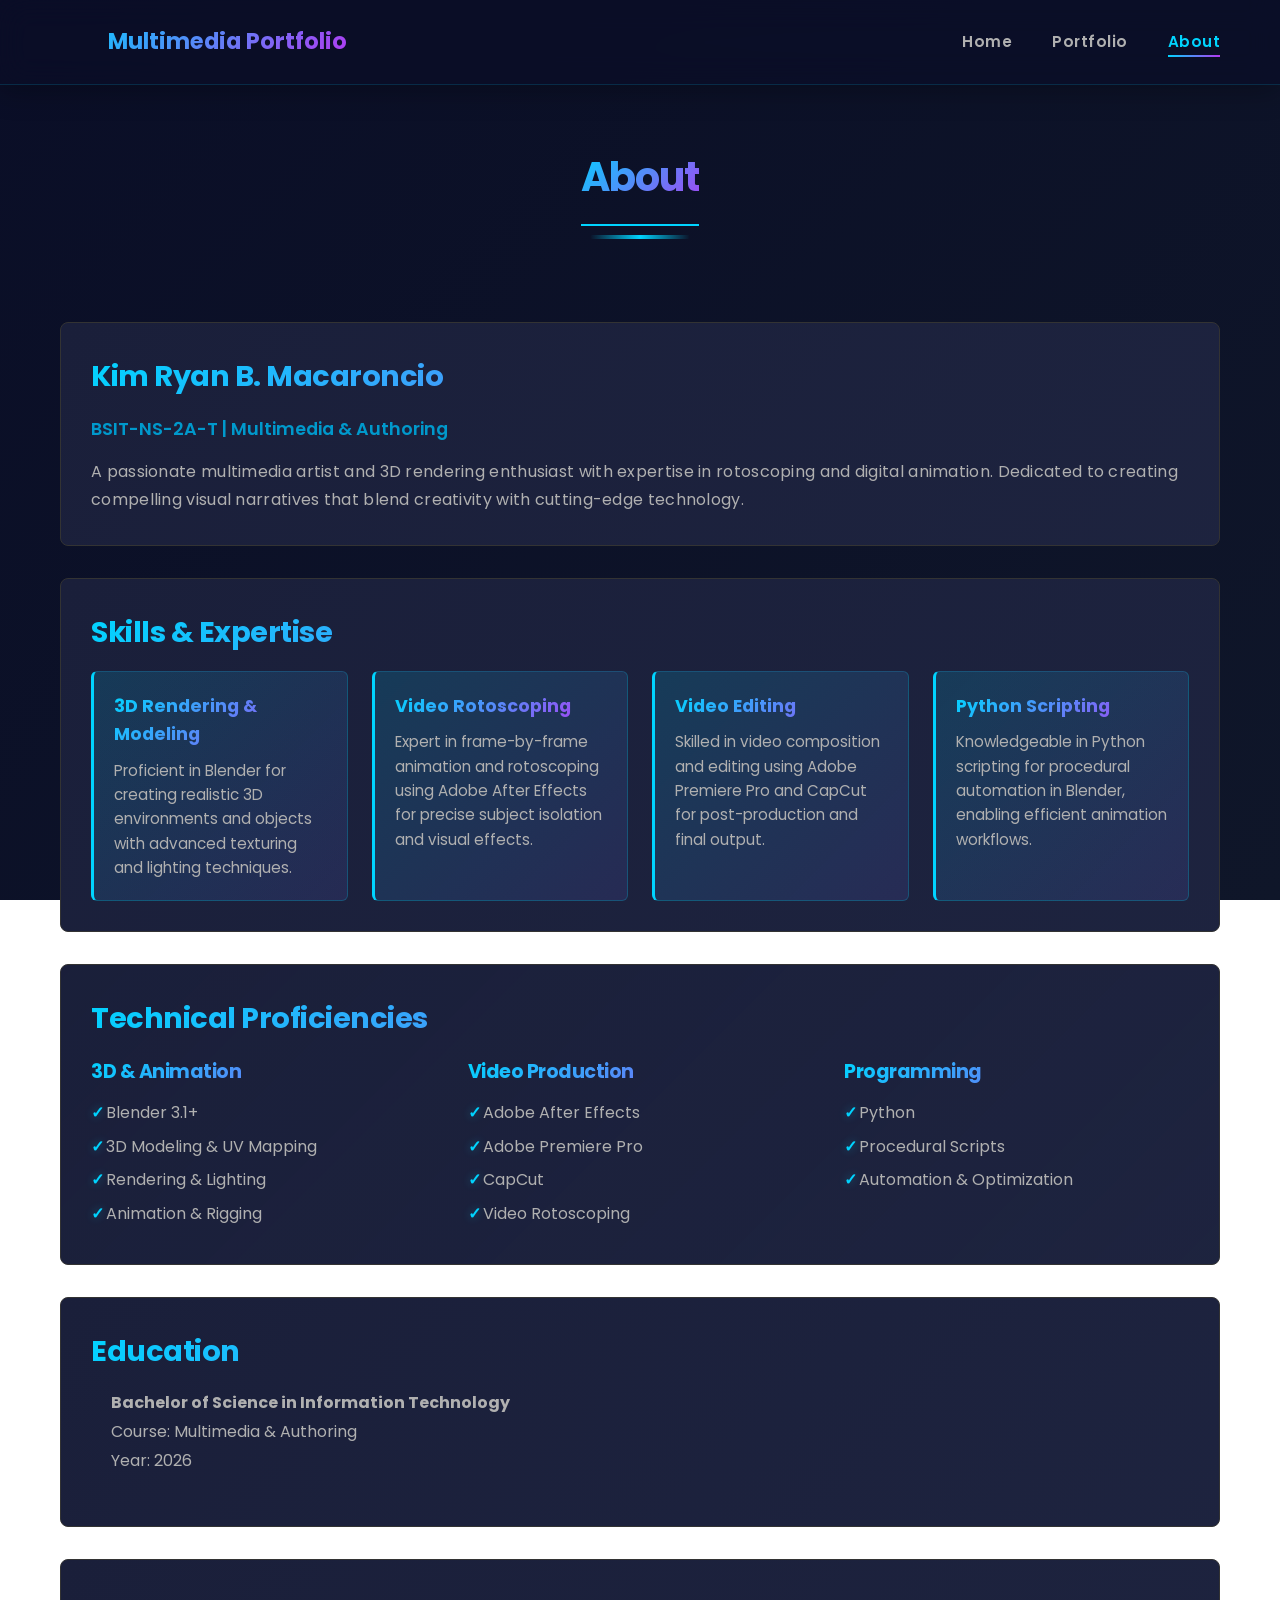
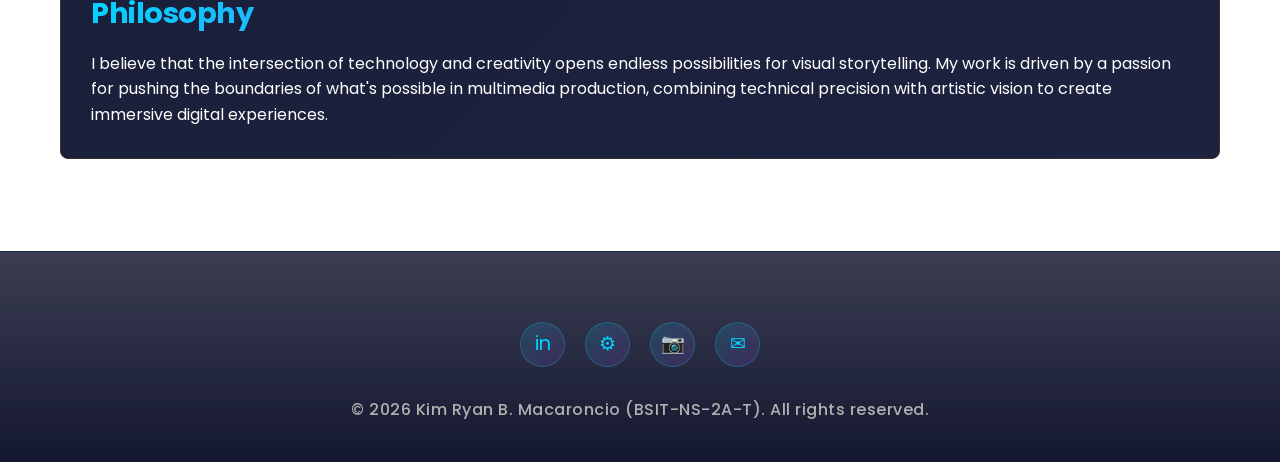
==== about.html @ 065935b6 "Initial commit: Multimedia & Authoring portfolio website" ====
<!DOCTYPE html>
<html lang="en">
<head>
    <meta charset="UTF-8">
    <meta name="viewport" content="width=device-width, initial-scale=1.0">
    <title>About - Multimedia & Authoring</title>
    <link rel="preconnect" href="https://fonts.googleapis.com">
    <link rel="preconnect" href="https://fonts.gstatic.com" crossorigin>
    <link href="https://fonts.googleapis.com/css2?family=Poppins:wght@300;400;500;600;700;800&display=swap" rel="stylesheet">
    <link rel="stylesheet" href="css/styles.css">
</head>
<body>
    <!-- Floating Animated Shapes -->
    <div class="floating-shape shape-1"></div>
    <div class="floating-shape shape-2"></div>
    <div class="floating-shape shape-3"></div>

    <!-- Navigation -->
    <nav class="navbar">
        <div class="container">
            <div class="nav-brand">
                <span class="logo-icon">📺</span>
                <span class="brand-text">Multimedia Portfolio</span>
            </div>
            <ul class="nav-menu">
                <li><a href="index.html">Home</a></li>
                <li><a href="portfolio.html">Portfolio</a></li>
                <li><a href="about.html" class="active">About</a></li>
            </ul>
        </div>
    </nav>

    <!-- About Section -->
    <section class="about-section">
        <div class="container">
            <h1 class="section-title">About</h1>
            
            <div class="about-content">
                <div class="about-card">
                    <h2>Kim Ryan B. Macaroncio</h2>
                    <p class="about-subtitle">BSIT-NS-2A-T | Multimedia & Authoring</p>
                    <p class="about-description">
                        A passionate multimedia artist and 3D rendering enthusiast with expertise in rotoscoping and digital animation. 
                        Dedicated to creating compelling visual narratives that blend creativity with cutting-edge technology.
                    </p>
                </div>

                <div class="about-card">
                    <h2>Skills & Expertise</h2>
                    <div class="skills-grid">
                        <div class="skill-item">
                            <h3>3D Rendering & Modeling</h3>
                            <p>Proficient in Blender for creating realistic 3D environments and objects with advanced texturing and lighting techniques.</p>
                        </div>
                        <div class="skill-item">
                            <h3>Video Rotoscoping</h3>
                            <p>Expert in frame-by-frame animation and rotoscoping using Adobe After Effects for precise subject isolation and visual effects.</p>
                        </div>
                        <div class="skill-item">
                            <h3>Video Editing</h3>
                            <p>Skilled in video composition and editing using Adobe Premiere Pro and CapCut for post-production and final output.</p>
                        </div>
                        <div class="skill-item">
                            <h3>Python Scripting</h3>
                            <p>Knowledgeable in Python scripting for procedural automation in Blender, enabling efficient animation workflows.</p>
                        </div>
                    </div>
                </div>

                <div class="about-card">
                    <h2>Technical Proficiencies</h2>
                    <div class="tech-list">
                        <div class="tech-category">
                            <h3>3D & Animation</h3>
                            <ul>
                                <li>Blender 3.1+</li>
                                <li>3D Modeling & UV Mapping</li>
                                <li>Rendering & Lighting</li>
                                <li>Animation & Rigging</li>
                            </ul>
                        </div>
                        <div class="tech-category">
                            <h3>Video Production</h3>
                            <ul>
                                <li>Adobe After Effects</li>
                                <li>Adobe Premiere Pro</li>
                                <li>CapCut</li>
                                <li>Video Rotoscoping</li>
                            </ul>
                        </div>
                        <div class="tech-category">
                            <h3>Programming</h3>
                            <ul>
                                <li>Python</li>
                                <li>Procedural Scripts</li>
                                <li>Automation & Optimization</li>
                            </ul>
                        </div>
                    </div>
                </div>

                <div class="about-card">
                    <h2>Education</h2>
                    <ul class="education-list">
                        <li>
                            <strong>Bachelor of Science in Information Technology</strong><br>
                            Course: Multimedia & Authoring<br>
                            Year: 2026
                        </li>
                    </ul>
                </div>

                <div class="about-card">
                    <h2>Philosophy</h2>
                    <p>
                        I believe that the intersection of technology and creativity opens endless possibilities for visual storytelling. 
                        My work is driven by a passion for pushing the boundaries of what's possible in multimedia production, 
                        combining technical precision with artistic vision to create immersive digital experiences.
                    </p>
                </div>
            </div>
        </div>
    </section>

    <!-- Back to Top Button -->
    <button id="back-to-top" title="Back to top">↑</button>

    <!-- Footer -->
    <footer class="footer">
        <div class="container">
            <div class="social-links">
                <a href="https://linkedin.com" class="social-link" title="LinkedIn" target="_blank">in</a>
                <a href="https://github.com" class="social-link" title="GitHub" target="_blank">⚙</a>
                <a href="https://instagram.com" class="social-link" title="Instagram" target="_blank">📷</a>
                <a href="mailto:contact@example.com" class="social-link" title="Email">✉</a>
            </div>
            <p>&copy; 2026 Kim Ryan B. Macaroncio (BSIT-NS-2A-T). All rights reserved.</p>
        </div>
    </footer>

    <script src="js/main.js"></script>
</body>
</html>
---- css/styles.css ----
/* ===========================
   Global Styles & Variables
   =========================== */

@import url('https://fonts.googleapis.com/css2?family=Poppins:wght@300;400;500;600;700;800&display=swap');

:root {
    --primary-color: #00d4ff;
    --primary-light: #0ff;
    --secondary-color: #0099cc;
    --accent-pink: #ff006e;
    --accent-purple: #b537f2;
    --dark-bg: #0a0e27;
    --dark-bg-alt: #0f1629;
    --card-bg: #1a1f3a;
    --card-bg-light: #252d4a;
    --text-primary: #ffffff;
    --text-secondary: #b0b0b0;
    --border-color: #333;
    --glow-color: rgba(0, 212, 255, 0.5);
}

* {
    margin: 0;
    padding: 0;
    box-sizing: border-box;
}

body {
    font-family: 'Poppins', sans-serif;
    background: linear-gradient(135deg, var(--dark-bg) 0%, var(--dark-bg-alt) 100%);
    background-attachment: fixed;
    color: var(--text-primary);
    line-height: 1.6;
    animation: fadeIn 0.8s ease-out;
    cursor: url('data:image/svg+xml;utf8,<svg xmlns="http://www.w3.org/2000/svg" width="32" height="32" viewBox="0 0 32 32"><circle cx="16" cy="16" r="6" fill="%2300d4ff" opacity="0.6"/><circle cx="16" cy="16" r="10" fill="none" stroke="%2300d4ff" stroke-width="1" opacity="0.3"/></svg>') 16 16, auto;
    position: relative;
}

/* Custom Scrollbar */
::-webkit-scrollbar {
    width: 12px;
}

::-webkit-scrollbar-track {
    background: rgba(10, 14, 39, 0.5);
}

::-webkit-scrollbar-thumb {
    background: linear-gradient(180deg, var(--primary-color), var(--accent-purple));
    border-radius: 6px;
    transition: all 0.3s ease;
}

::-webkit-scrollbar-thumb:hover {
    background: linear-gradient(180deg, var(--accent-purple), var(--primary-color));
    box-shadow: 0 0 15px rgba(0, 212, 255, 0.4);
}

/* Firefox Scrollbar */
* {
    scrollbar-color: var(--primary-color) rgba(10, 14, 39, 0.5);
    scrollbar-width: thin;
}

@keyframes fadeIn {
    from {
        opacity: 0;
    }
    to {
        opacity: 1;
    }
}

@keyframes slideInUp {
    from {
        opacity: 0;
        transform: translateY(30px);
    }
    to {
        opacity: 1;
        transform: translateY(0);
    }
}

@keyframes slideInDown {
    from {
        opacity: 0;
        transform: translateY(-30px);
    }
    to {
        opacity: 1;
        transform: translateY(0);
    }
}

@keyframes glow {
    0%, 100% {
        text-shadow: 0 0 20px rgba(0, 212, 255, 0.4);
    }
    50% {
        text-shadow: 0 0 40px rgba(0, 212, 255, 0.6);
    }
}

@keyframes shimmer {
    0% {
        background-position: -1000px 0;
    }
    100% {
        background-position: 1000px 0;
    }
}

@keyframes float {
    0%, 100% {
        transform: translateY(0px) rotateZ(0deg);
    }
    50% {
        transform: translateY(-20px) rotateZ(5deg);
    }
}

@keyframes float-slow {
    0%, 100% {
        transform: translateY(0px) rotateZ(0deg);
    }
    50% {
        transform: translateY(-30px) rotateZ(-5deg);
    }
}

@keyframes float-slower {
    0%, 100% {
        transform: translateY(0px) rotateZ(0deg);
    }
    50% {
        transform: translateY(-15px) rotateZ(3deg);
    }
}

@keyframes textReveal {
    from {
        opacity: 0;
        transform: translateY(10px);
    }
    to {
        opacity: 1;
        transform: translateY(0);
    }
}

@keyframes pulse {
    0%, 100% {
        opacity: 1;
    }
    50% {
        opacity: 0.5;
    }
}

@keyframes gradientFloat {
    0%, 100% {
        opacity: 0.6;
        transform: translate(0, 0) scale(1);
    }
    50% {
        opacity: 0.4;
        transform: translate(-30px, -30px) scale(1.1);
    }
}

@keyframes slideInUp {
    from {
        opacity: 0;
        transform: translateY(30px);
    }
    to {
        opacity: 1;
        transform: translateY(0);
    }
}

@keyframes buttonGlow {
    0%, 100% {
        box-shadow: 0 0 10px rgba(0, 212, 255, 0.4), 0 0 20px rgba(0, 212, 255, 0.2);
    }
    50% {
        box-shadow: 0 0 20px rgba(0, 212, 255, 0.8), 0 0 40px rgba(0, 212, 255, 0.4), inset 0 0 10px rgba(0, 212, 255, 0.2);
    }
}

@keyframes underlineReveal {
    from {
        transform: scaleX(0);
        transform-origin: left center;
    }
    to {
        transform: scaleX(1);
        transform-origin: left center;
    }
}

@keyframes slideInFromRight {
    from {
        opacity: 0;
        transform: translateX(50px);
    }
    to {
        opacity: 1;
        transform: translateX(0);
    }
}

@keyframes dividerReveal {
    from {
        width: 0;
        opacity: 0;
    }
    to {
        width: 100%;
        opacity: 1;
    }
}

@keyframes expandWidth {
    from {
        width: 0;
    }
    to {
        width: 100%;
    }
}

.container {
    max-width: 1200px;
    margin: 0 auto;
    padding: 0 20px;
}

html {
    scroll-behavior: smooth;
}

/* Progress Bar */
#progress-bar {
    position: fixed;
    top: 0;
    left: 0;
    height: 3px;
    background: linear-gradient(90deg, var(--primary-color), var(--accent-purple));
    z-index: 2000;
    animation: expandWidth 0.6s ease;
    box-shadow: 0 0 15px rgba(0, 212, 255, 0.5);
}

/* Floating Background Shapes */
.floating-shape {
    position: fixed;
    border-radius: 50%;
    opacity: 0;
    z-index: -1;
    pointer-events: none;
}

.shape-1 {
    width: 400px;
    height: 400px;
    background: var(--primary-color);
    top: 10%;
    right: 5%;
    animation: float 20s ease-in-out infinite;
}

.shape-2 {
    width: 300px;
    height: 300px;
    background: var(--accent-purple);
    bottom: 15%;
    left: 5%;
    animation: float-slow 25s ease-in-out infinite;
}

.shape-3 {
    width: 250px;
    height: 250px;
    background: var(--accent-pink);
    top: 50%;
    left: 50%;
    transform: translate(-50%, -50%);
    animation: float-slower 30s ease-in-out infinite;
}

/* ===========================
   Navigation
   =========================== */

.navbar {
    background: rgba(10, 14, 39, 0.7);
    backdrop-filter: blur(15px);
    border-bottom: 1px solid rgba(0, 212, 255, 0.15);
    position: sticky;
    top: 0;
    z-index: 1000;
    box-shadow: 0 5px 30px rgba(0, 0, 0, 0.3);
    animation: slideInDown 0.6s ease-out;
}

.navbar .container {
    display: flex;
    justify-content: space-between;
    align-items: center;
    padding: 1.2rem 20px;
}

.nav-brand {
    display: flex;
    align-items: center;
    gap: 12px;
    font-size: 1.4rem;
    font-weight: 700;
    background: linear-gradient(135deg, var(--primary-color), var(--accent-purple));
    -webkit-background-clip: text;
    -webkit-text-fill-color: transparent;
    background-clip: text;
    cursor: pointer;
    transition: transform 0.3s ease;
}

.nav-brand:hover {
    transform: scale(1.05);
}

.logo-icon {
    font-size: 1.8rem;
    filter: drop-shadow(0 0 8px rgba(0, 212, 255, 0.4));
}

.nav-menu {
    display: flex;
    list-style: none;
    gap: 2.5rem;
}

.nav-menu a {
    color: var(--text-secondary);
    text-decoration: none;
    font-weight: 600;
    font-size: 0.95rem;
    position: relative;
    transition: all 0.3s ease;
    letter-spacing: 0.5px;
}

.nav-menu a::before {
    content: '';
    position: absolute;
    bottom: -5px;
    left: 0;
    width: 0;
    height: 2px;
    background: linear-gradient(90deg, var(--primary-color), var(--accent-purple));
    transition: width 0.3s ease;
}

.nav-menu a:hover {
    color: var(--primary-color);
}

.nav-menu a:hover::before {
    width: 100%;
}

.nav-menu a.active,
.nav-menu a.active::before {
    color: var(--primary-color);
    width: 100%;
}

/* ===========================
   Hero Section
   =========================== */

.hero {
    padding: 120px 0;
    text-align: center;
    background: linear-gradient(135deg, rgba(10, 14, 39, 0.8) 0%, rgba(26, 31, 58, 0.6) 50%, rgba(10, 14, 39, 0.8) 100%), 
                url('data:image/svg+xml,<svg xmlns="http://www.w3.org/2000/svg" viewBox="0 0 1200 600"><defs><pattern id="grid" width="40" height="40" patternUnits="userSpaceOnUse"><path d="M 40 0 L 0 0 0 40" fill="none" stroke="rgba(0,212,255,0.03)" stroke-width="1"/></pattern></defs><rect width="1200" height="600" fill="url(%23grid)"/></svg>');
    border-bottom: 1px solid rgba(0, 212, 255, 0.1);
    position: relative;
    overflow: hidden;
    animation: slideInUp 0.8s ease-out;
}

.hero::after {
    content: '';
    position: absolute;
    bottom: -2px;
    left: 50%;
    transform: translateX(-50%);
    width: 80%;
    height: 1px;
    background: linear-gradient(90deg, transparent 0%, rgba(0, 212, 255, 0.5) 50%, transparent 100%);
    animation: dividerReveal 0.8s ease-out 0.4s backwards;
}

.hero::before {
    content: '';
    position: absolute;
    top: -50%;
    right: -10%;
    width: 500px;
    height: 500px;
    background: radial-gradient(circle, rgba(0, 212, 255, 0.1) 0%, transparent 70%);
    border-radius: 50%;
    filter: blur(40px);
    z-index: -1;
}

.hero::after {
    content: '';
    position: absolute;
    bottom: -50%;
    left: -10%;
    width: 500px;
    height: 500px;
    background: radial-gradient(circle, rgba(181, 55, 242, 0.1) 0%, transparent 70%);
    border-radius: 50%;
    filter: blur(40px);
    z-index: -1;
}

.hero-title {
    font-size: 4rem;
    font-weight: 800;
    background: linear-gradient(135deg, var(--primary-color), var(--accent-purple), var(--primary-color));
    -webkit-background-clip: text;
    -webkit-text-fill-color: transparent;
    background-clip: text;
    margin-bottom: 15px;
    animation: glow 3s ease-in-out infinite, slideInUp 0.8s ease-out;
    letter-spacing: -2px;
}

.hero-subtitle {
    font-size: 2rem;
    background: linear-gradient(90deg, var(--secondary-color), var(--accent-pink));
    -webkit-background-clip: text;
    -webkit-text-fill-color: transparent;
    background-clip: text;
    margin-bottom: 25px;
    font-weight: 600;
}

.hero-description {
    font-size: 1.05rem;
    color: var(--text-secondary);
    max-width: 700px;
    margin: 0 auto;
    line-height: 1.9;
    letter-spacing: 0.3px;
}

/* ===========================
   Section Styles
   =========================== */

.section-title {
    font-size: 2.8rem;
    text-align: center;
    font-weight: 700;
    margin-bottom: 4rem;
    display: inline-block;
    margin-left: 50%;
    transform: translateX(-50%);
    position: relative;
    letter-spacing: -1px;
}

.section-title::before {
    content: '';
    position: absolute;
    bottom: -15px;
    left: 50%;
    transform: translateX(-50%);
    width: 100px;
    height: 4px;
    background: linear-gradient(90deg, transparent, var(--primary-color), transparent);
    border-radius: 2px;
}

.section-title {
    background: linear-gradient(135deg, var(--primary-color), var(--accent-purple));
    -webkit-background-clip: text;
    -webkit-text-fill-color: transparent;
    background-clip: text;
    animation: slideInUp 0.8s ease-out;
}

section {
    padding: 80px 0;
    position: relative;
}

/* ===========================
   Featured Projects
   =========================== */

.featured-projects {
    background: linear-gradient(180deg, var(--dark-bg) 0%, rgba(15, 22, 41, 0.5) 100%);
    padding: 80px 50px;
    position: relative;
    overflow: visible;
    transition: background 0.5s ease;
    z-index: 1;
    min-height: 700px;
}

.featured-projects::before {
    content: '';
    position: absolute;
    top: 0;
    left: 50%;
    transform: translateX(-50%);
    width: 80%;
    height: 1px;
    background: linear-gradient(90deg, transparent 0%, rgba(0, 212, 255, 0.5) 50%, transparent 100%);
    animation: dividerReveal 0.8s ease-out 0.6s backwards;
}

.featured-projects.image-active {
    background: rgba(10, 14, 39, 0.05);
}

.projects-container {
    display: grid;
    grid-template-columns: 0.8fr 1.5fr;
    gap: 4rem;
    margin: 0 auto;
    align-items: stretch;
    position: relative;
    z-index: 50;
    width: 100%;
    padding: 0 50px;
}

.projects-left {
    display: flex;
    flex-direction: column;
    gap: 2rem;
    max-width: 350px;
}

.projects-right {
    display: flex;
    align-items: center;
    justify-content: center;
    position: relative;
    overflow: hidden;
    border-radius: 16px;
    min-height: 600px;
}

.projects-list {
    display: flex;
    flex-direction: column;
    gap: 2rem;
    animation: slideInUp 1s ease-out;
}

.featured-image {
    position: absolute;
    top: 0;
    left: 0;
    right: 0;
    bottom: 0;
    width: 100%;
    height: 100%;
    background-size: cover;
    background-position: center;
    background-repeat: no-repeat;
    opacity: 0;
    transition: opacity 0.5s ease;
    overflow: hidden;
    z-index: 1;
    pointer-events: none;
    display: flex;
    align-items: center;
    justify-content: center;
    -webkit-mask-image: linear-gradient(90deg, transparent 0%, rgba(0,0,0,1) 15%, rgba(0,0,0,1) 85%, transparent 100%);
    mask-image: linear-gradient(90deg, transparent 0%, rgba(0,0,0,1) 15%, rgba(0,0,0,1) 85%, transparent 100%);
}

.featured-image.active {
    opacity: 1;
}

.featured-image::before {
    content: '';
    position: absolute;
    inset: 0;
    background: linear-gradient(90deg, rgba(10, 14, 39, 0.8) 0%, rgba(10, 14, 39, 0.4) 50%, rgba(10, 14, 39, 0.2) 100%);
    z-index: 3;
    pointer-events: none;
}

.featured-image::after {
    content: '';
    position: absolute;
    inset: -30%;
    background: 
        radial-gradient(circle at 30% 50%, rgba(181, 55, 242, 0.1) 0%, transparent 50%),
        radial-gradient(circle at 70% 30%, rgba(0, 212, 255, 0.08) 0%, transparent 50%);
    z-index: 0;
    opacity: 0;
    pointer-events: none;
}

.featured-details {
    position: absolute;
    inset: 0;
    width: 100%;
    height: 100%;
    opacity: 0;
    transition: opacity 0.5s ease;
    z-index: 3;
    pointer-events: none;
    display: flex;
    align-items: center;
    justify-content: center;
    padding: 40px;
    transform: translateX(50px);
    transition: opacity 0.5s ease, transform 0.5s cubic-bezier(0.34, 1.56, 0.64, 1);
}

.featured-details.active {
    opacity: 1;
    transform: translateX(0);
}

.details-content {
    width: 100%;
}

.details-title {
    font-size: 1.8rem;
    color: var(--primary-color);
    margin-bottom: 1rem;
    font-weight: 600;
}

.details-category {
    font-size: 0.8rem;
    color: var(--primary-color);
    text-transform: uppercase;
    letter-spacing: 2px;
    margin-bottom: 1rem;
    font-weight: 500;
}

.details-description {
    font-size: 0.95rem;
    color: rgba(255, 255, 255, 0.8);
    line-height: 1.6;
    margin-bottom: 1.5rem;
}

.details-tags {
    display: flex;
    flex-wrap: wrap;
    gap: 0.8rem;
}

.details-tags .tag {
    display: inline-block;
    padding: 0.5rem 1rem;
    border: 1px solid var(--primary-color);
    border-radius: 20px;
    font-size: 0.75rem;
    color: var(--primary-color);
    background: rgba(0, 212, 255, 0.1);
}

.projects-grid {
    display: none;
}

/* ===========================
   Portfolio Section Layout
   =========================== */

.portfolio-section {
    padding: 100px 0;
    background: linear-gradient(180deg, var(--dark-bg) 0%, rgba(15, 22, 41, 0.5) 100%);
    position: relative;
}

.portfolio-section::before {
    content: '';
    position: absolute;
    top: 0;
    left: 50%;
    transform: translateX(-50%);
    width: 80%;
    height: 1px;
    background: linear-gradient(90deg, transparent 0%, rgba(0, 212, 255, 0.5) 50%, transparent 100%);
    animation: dividerReveal 0.8s ease-out 0.6s backwards;
}

.portfolio-section .section-title {
    text-align: center;
    margin-bottom: 4rem;
}

.portfolio-grid {
    display: flex;
    flex-direction: column;
    gap: 3rem;
    max-width: 1000px;
    margin: 0 auto;
}

.portfolio-card {
    display: grid;
    grid-template-columns: 1fr 1fr;
    gap: 2rem;
    background: rgba(26, 31, 58, 0.5);
    border: 1px solid rgba(0, 212, 255, 0.1);
    border-radius: 16px;
    overflow: hidden;
    transition: all 0.4s ease;
    animation: slideInUp 0.6s ease-out backwards;
}

.portfolio-card:nth-child(1) {
    animation-delay: 0.2s;
}

.portfolio-card:nth-child(2) {
    animation-delay: 0.4s;
}

.portfolio-card:hover {
    background: rgba(26, 31, 58, 0.7);
    border-color: rgba(0, 212, 255, 0.3);
    box-shadow: 0 10px 40px rgba(0, 212, 255, 0.1);
    transform: translateY(-5px);
}

.portfolio-image {
    width: 100%;
    height: 100%;
    min-height: 400px;
    background-size: cover;
    background-position: center;
    border-radius: 16px;
    overflow: hidden;
    transition: transform 0.4s ease;
    position: relative;
}

.portfolio-image::after {
    content: '';
    position: absolute;
    inset: 0;
    background: radial-gradient(ellipse at center, transparent 25%, rgba(10, 14, 39, 0.4) 100%);
    pointer-events: none;
}

.portfolio-card:hover .portfolio-image {
    transform: scale(1.05);
}

.portfolio-content {
    padding: 3rem;
    display: flex;
    flex-direction: column;
    justify-content: center;
    gap: 1rem;
}

.portfolio-title {
    font-size: 2rem;
    color: var(--primary-color);
    font-weight: 700;
    margin-bottom: 0.5rem;
}

.portfolio-category {
    font-size: 0.8rem;
    color: var(--primary-color);
    text-transform: uppercase;
    letter-spacing: 2px;
    font-weight: 600;
    margin-bottom: 1rem;
}

.portfolio-description {
    font-size: 0.95rem;
    color: rgba(255, 255, 255, 0.8);
    line-height: 1.7;
    margin-bottom: 1.5rem;
}

.portfolio-tags {
    display: flex;
    flex-wrap: wrap;
    gap: 0.8rem;
    margin-bottom: 1.5rem;
}

.portfolio-tags .tag {
    display: inline-block;
    padding: 0.5rem 1rem;
    border: 1px solid var(--primary-color);
    border-radius: 20px;
    font-size: 0.75rem;
    color: var(--primary-color);
    background: rgba(0, 212, 255, 0.1);
    transition: all 0.3s ease;
}

.portfolio-tags .tag:hover {
    background: rgba(0, 212, 255, 0.2);
    box-shadow: 0 0 10px rgba(0, 212, 255, 0.2);
}

.project-card {
    background: rgba(26, 31, 58, 0.6);
    backdrop-filter: blur(10px);
    border-radius: 16px;
    overflow: hidden;
    border: 1px solid rgba(0, 212, 255, 0.15);
    transition: border-color 0.4s ease, box-shadow 0.4s ease, transform 0.4s ease;
    padding: 25px;
    display: flex;
    flex-direction: column;
    aspect-ratio: auto;
    min-height: 180px;
    cursor: pointer;
    position: relative;
    animation: slideInUp 0.6s ease-out backwards;
}

.project-card:hover {
    border-color: rgba(0, 212, 255, 0.5);
    box-shadow: 0 0 20px rgba(0, 212, 255, 0.3), inset 0 0 10px rgba(0, 212, 255, 0.1);
    transform: translateY(-5px);
}

.project-card:nth-child(1) {
    animation-delay: 0.2s;
}

.project-card:nth-child(2) {
    animation-delay: 0.4s;
}

.featured-projects.image-active .project-card {
    background: rgba(26, 31, 58, 0.7);
    backdrop-filter: blur(10px);
    border-color: rgba(0, 212, 255, 0.5);
    transition: background 0.5s ease, border-color 0.5s ease, backdrop-filter 0.5s ease;
}

.featured-projects .project-card .project-category,
.featured-projects .project-card .project-description,
.featured-projects .project-card .project-tags {
    display: none;
}

.project-card::before {
    content: '';
    position: absolute;
    top: 0;
    left: -100%;
    width: 100%;
    height: 100%;
    background: linear-gradient(90deg, transparent, rgba(0, 212, 255, 0.2), transparent);
    transition: left 0.5s ease;
    z-index: 1;
    pointer-events: none;
}

.project-card::after {
    content: '';
    position: absolute;
    inset: 0;
    background: rgba(0, 212, 255, 0.1);
    opacity: 0;
    transition: opacity 0.4s ease;
    border-radius: 16px;
    z-index: 0;
    pointer-events: none;
}

.project-card:hover::before {
    left: 100%;
}

.project-card:hover::after {
    opacity: 1;
}

.project-card:hover {
    border-color: rgba(0, 212, 255, 0.4);
    box-shadow: 0 10px 30px rgba(0, 212, 255, 0.2), 
                0 0 20px rgba(181, 55, 242, 0.1);
    background: linear-gradient(135deg, rgba(26, 31, 58, 0.95), rgba(37, 45, 74, 0.85));
}

.project-card-content {
    display: flex;
    flex-direction: column;
    height: 100%;
}

.project-image-placeholder {
    width: 100%;
    height: 280px;
    background: linear-gradient(135deg, #1a1f3a 0%, #0f1729 100%);
    transition: all 0.4s ease;
    position: relative;
    overflow: hidden;
}

.project-card:hover .project-image-placeholder {
    transform: scale(1.1);
}

.project-card > div:first-child {
    padding: 0;
}

.project-card h3 {
    padding: 25px 25px 0;
    margin-bottom: 8px;
}

.project-title {
    font-size: 1rem;
    font-weight: 700;
    letter-spacing: -0.5px;
    animation: textReveal 0.6s ease-out backwards;
}

.project-title a {
    background: linear-gradient(135deg, var(--primary-color), var(--accent-purple));
    -webkit-background-clip: text;
    -webkit-text-fill-color: transparent;
    background-clip: text;
    text-decoration: none;
    transition: all 0.3s ease;
    position: relative;
    display: inline-block;
}

.project-title a::after {
    content: '';
    position: absolute;
    bottom: -4px;
    left: 0;
    width: 100%;
    height: 2px;
    background: linear-gradient(90deg, var(--primary-color), var(--accent-purple));
    transform: scaleX(0);
    transform-origin: left center;
    transition: transform 0.4s ease;
}

.project-title a:hover {
    filter: brightness(1.2);
}

.project-title a:hover::after {
    animation: underlineReveal 0.4s ease forwards;
}

.project-category {
    padding: 0 0;
    font-size: 0.65rem;
    color: var(--primary-color);
    font-weight: 700;
    margin-bottom: 5px;
    letter-spacing: 1px;
    text-transform: uppercase;
}

.project-description {
    padding: 0 0;
    color: var(--text-secondary);
    font-size: 0.75rem;
    margin-bottom: 10px;
    line-height: 1.4;
    animation: textReveal 0.6s ease-out 0.2s backwards;
    display: -webkit-box;
    -webkit-line-clamp: 2;
    -webkit-box-orient: vertical;
    overflow: hidden;
}

.project-tags {
    display: flex;
    flex-wrap: wrap;
    gap: 5px;
    padding: 0 0 10px;
    margin-bottom: 10px;
}

.tag {
    display: inline-block;
    background: linear-gradient(135deg, rgba(0, 212, 255, 0.15), rgba(181, 55, 242, 0.15));
    color: var(--primary-color);
    padding: 8px 14px;
    border-radius: 25px;
    font-size: 0.8rem;
    border: 1px solid rgba(0, 212, 255, 0.25);
    font-weight: 600;
    transition: all 0.3s ease;
    cursor: pointer;
}

.tag:hover {
    background: linear-gradient(135deg, rgba(0, 212, 255, 0.4), rgba(181, 55, 242, 0.3));
    border-color: rgba(0, 212, 255, 0.8);
    box-shadow: 0 0 25px rgba(0, 212, 255, 0.5), inset 0 0 10px rgba(0, 212, 255, 0.15);
    transform: scale(1.08) translateY(-3px);
    color: #fff;
}

.tag-blue {
    display: inline-block;
    background: linear-gradient(135deg, rgba(0, 153, 204, 0.15), rgba(0, 212, 255, 0.1));
    color: var(--primary-color);
    padding: 10px 18px;
    border-radius: 25px;
    font-size: 0.9rem;
    border: 1px solid rgba(0, 153, 204, 0.3);
    margin-right: 8px;
    margin-bottom: 8px;
    font-weight: 600;
    transition: all 0.3s ease;
    cursor: pointer;
}

.tag-blue:hover {
    background: linear-gradient(135deg, rgba(0, 153, 204, 0.25), rgba(0, 212, 255, 0.2));
    box-shadow: 0 0 20px rgba(0, 212, 255, 0.25);
    transform: translateY(-2px);
}

/* ===========================
   CTA Buttons
   =========================== */

.btn {
    display: inline-block;
    padding: 8px 16px;
    border-radius: 25px;
    font-weight: 700;
    font-size: 0.75rem;
    text-decoration: none;
    border: none;
    cursor: pointer;
    transition: all 0.4s cubic-bezier(0.23, 1, 0.320, 1);
    position: relative;
    overflow: hidden;
    letter-spacing: 0.5px;
}

.btn::before {
    content: '';
    position: absolute;
    top: 0;
    left: -100%;
    width: 100%;
    height: 100%;
    background: rgba(255, 255, 255, 0.2);
    transition: left 0.4s ease;
    z-index: -1;
}

.btn:hover::before {
    left: 100%;
}

.btn-primary {
    background: linear-gradient(135deg, var(--primary-color), var(--secondary-color));
    color: var(--dark-bg);
    box-shadow: 0 5px 20px rgba(0, 212, 255, 0.3);
}

.btn-primary:hover {
    animation: buttonGlow 1.5s ease-in-out infinite;
    transform: translateY(-3px);
    box-shadow: 0 15px 40px rgba(0, 212, 255, 0.4);
}

.btn-secondary {
    background: linear-gradient(135deg, rgba(0, 212, 255, 0.15), rgba(181, 55, 242, 0.15));
    color: var(--primary-color);
    border: 1px solid rgba(0, 212, 255, 0.3);
}

.btn-secondary:hover {
    background: linear-gradient(135deg, rgba(0, 212, 255, 0.25), rgba(181, 55, 242, 0.25));
    border-color: rgba(0, 212, 255, 0.6);
    box-shadow: 0 10px 30px rgba(0, 212, 255, 0.2);
    transform: translateY(-3px);
}

/* ===========================
   Skill Level Indicators
   =========================== */

.skill-level {
    margin-top: 10px;
    font-size: 0.85rem;
    color: var(--text-secondary);
}

.skill-bar {
    width: 100%;
    height: 6px;
    background: rgba(0, 212, 255, 0.1);
    border-radius: 3px;
    overflow: hidden;
    margin-top: 8px;
}

.skill-bar-fill {
    height: 100%;
    background: linear-gradient(90deg, var(--primary-color), var(--accent-purple));
    border-radius: 3px;
    transition: width 0.6s ease;
    animation: expandWidth 0.8s ease;
    box-shadow: 0 0 10px rgba(0, 212, 255, 0.4);
}

/* ===========================
   Skeleton Loader
   =========================== */

.skeleton {
    background: linear-gradient(90deg, rgba(0, 212, 255, 0.1) 25%, rgba(0, 212, 255, 0.2) 50%, rgba(0, 212, 255, 0.1) 75%);
    background-size: 200% 100%;
    animation: shimmer 2s infinite;
    border-radius: 8px;
}

.skeleton-text {
    height: 14px;
    margin-bottom: 10px;
}

.skeleton-title {
    height: 24px;
    margin-bottom: 15px;
}

/* ===========================
   Project Detail Section
   =========================== */

.project-detail {
    padding: 80px 0;
    border-bottom: 1px solid rgba(0, 212, 255, 0.1);
    animation: slideInUp 0.8s ease-out;
}

.project-detail-title {
    font-size: 3.2rem;
    font-weight: 800;
    background: linear-gradient(135deg, var(--primary-color), var(--accent-purple));
    -webkit-background-clip: text;
    -webkit-text-fill-color: transparent;
    background-clip: text;
    margin-bottom: 20px;
    letter-spacing: -1px;
}

.project-detail-description {
    font-size: 1.15rem;
    color: var(--text-secondary);
    margin-bottom: 25px;
    line-height: 1.9;
    letter-spacing: 0.3px;
}

.tech-tags {
    margin-bottom: 45px;
    animation: slideInUp 1s ease-out 0.2s backwards;
}

.video-placeholder {
    margin: 50px 0;
    border-radius: 16px;
    overflow: hidden;
    border: 1px solid rgba(0, 212, 255, 0.15);
    box-shadow: 0 10px 40px rgba(0, 212, 255, 0.1);
    transition: all 0.4s ease;
}

.video-placeholder:hover {
    box-shadow: 0 15px 60px rgba(0, 212, 255, 0.2);
}

.project-details-grid {
    display: grid;
    grid-template-columns: repeat(auto-fit, minmax(350px, 1fr));
    gap: 2.5rem;
    margin: 50px 0;
}

.project-details-grid h3 {
    font-size: 1.4rem;
    font-weight: 700;
    margin-top: 25px;
    margin-bottom: 15px;
    background: linear-gradient(135deg, var(--primary-color), var(--accent-purple));
    -webkit-background-clip: text;
    -webkit-text-fill-color: transparent;
    background-clip: text;
    letter-spacing: -0.5px;
}

.project-details-grid ul {
    list-style: none;
    padding-left: 0;
}

.project-details-grid li {
    color: var(--text-secondary);
    margin-bottom: 12px;
    padding-left: 25px;
    position: relative;
    line-height: 1.8;
    transition: all 0.3s ease;
}

.project-details-grid li:hover {
    color: var(--primary-color);
    padding-left: 35px;
}

.project-details-grid li::before {
    content: '▸';
    position: absolute;
    left: 0;
    color: var(--primary-color);
    font-size: 1.3rem;
    filter: drop-shadow(0 0 3px rgba(0, 212, 255, 0.4));
}

.project-detail h3 {
    font-size: 1.4rem;
    font-weight: 700;
    margin-top: 35px;
    margin-bottom: 20px;
    background: linear-gradient(135deg, var(--primary-color), var(--accent-purple));
    -webkit-background-clip: text;
    -webkit-text-fill-color: transparent;
    background-clip: text;
    letter-spacing: -0.5px;
}

.project-detail h4 {
    font-size: 1.2rem;
    font-weight: 700;
    margin-top: 25px;
    margin-bottom: 12px;
    color: var(--secondary-color);
    letter-spacing: 0.5px;
}

.project-detail p {
    color: var(--text-secondary);
    margin-bottom: 18px;
    line-height: 1.9;
    letter-spacing: 0.3px;
}

.project-detail ol {
    margin-left: 25px;
    color: var(--text-secondary);
}

.project-detail ol li {
    margin-bottom: 15px;
    line-height: 1.8;
    transition: all 0.3s ease;
    padding-left: 10px;
}

.project-detail ol li:hover {
    color: var(--primary-color);
    padding-left: 20px;
}

.project-detail ol li strong {
    color: var(--primary-color);
}

/* ===========================
   About Section
   =========================== */

.about-section {
    padding: 80px 0;
    animation: slideInUp 0.8s ease-out;
}

.about-content {
    margin-top: 3.5rem;
}

.about-card {
    background: rgba(26, 31, 58, 0.6);
    backdrop-filter: blur(10px);
    padding: 35px;
    border-radius: 16px;
    margin-bottom: 2.5rem;
    border: 1px solid rgba(0, 212, 255, 0.15);
    transition: all 0.4s cubic-bezier(0.23, 1, 0.320, 1);
    position: relative;
    overflow: hidden;
    animation: slideInUp 0.8s ease-out;
    background: linear-gradient(135deg, rgba(26, 31, 58, 0.5) 0%, rgba(37, 45, 74, 0.3) 100%);
}

.about-card::before {
    content: '';
    position: absolute;
    top: 0;
    left: 0;
    right: 0;
    height: 3px;
    background: linear-gradient(90deg, var(--primary-color), var(--accent-purple));
    transform: scaleX(0);
    transform-origin: left;
    transition: transform 0.4s ease;
    z-index: 1;
}

.about-card:hover::before {
    transform: scaleX(1);
}

.about-card:hover {
    transform: translateY(-10px);
    border-color: rgba(0, 212, 255, 0.3);
    box-shadow: 0 15px 45px rgba(0, 212, 255, 0.15);
    background: rgba(26, 31, 58, 0.8);
}

.about-card h2 {
    font-size: 2rem;
    font-weight: 700;
    margin-bottom: 15px;
    letter-spacing: -0.5px;
    background: linear-gradient(135deg, var(--primary-color), var(--accent-purple));
    -webkit-background-clip: text;
    -webkit-text-fill-color: transparent;
    background-clip: text;
}

.about-subtitle {
    color: var(--secondary-color);
    font-size: 1.1rem;
    margin-bottom: 15px;
    font-weight: 600;
}

.about-description {
    color: var(--text-secondary);
    line-height: 1.9;
    font-size: 1rem;
    letter-spacing: 0.3px;
}

.skills-grid {
    display: grid;
    grid-template-columns: repeat(auto-fit, minmax(280px, 1fr));
    gap: 2rem;
    margin-top: 1.5rem;
}

.skill-item {
    background: linear-gradient(135deg, rgba(0, 212, 255, 0.1), rgba(181, 55, 242, 0.08));
    padding: 25px;
    border-radius: 12px;
    border: 1px solid rgba(0, 212, 255, 0.2);
    border-left: 4px solid var(--primary-color);
    transition: all 0.3s ease;
}

.skill-item:hover {
    transform: translateY(-8px);
    border-color: rgba(0, 212, 255, 0.4);
    box-shadow: 0 10px 30px rgba(0, 212, 255, 0.15);
    background: linear-gradient(135deg, rgba(0, 212, 255, 0.15), rgba(181, 55, 242, 0.12));
}

.skill-item h3 {
    font-size: 1.1rem;
    font-weight: 700;
    margin-bottom: 10px;
    background: linear-gradient(135deg, var(--primary-color), var(--accent-purple));
    -webkit-background-clip: text;
    -webkit-text-fill-color: transparent;
    background-clip: text;
}

.skill-item p {
    color: var(--text-secondary);
    font-size: 0.95rem;
    line-height: 1.6;
}

.tech-list {
    display: grid;
    grid-template-columns: repeat(auto-fit, minmax(220px, 1fr));
    gap: 2.5rem;
    margin-top: 1.5rem;
}

.tech-category h3 {
    font-size: 1.2rem;
    margin-bottom: 15px;
    font-weight: 700;
    background: linear-gradient(135deg, var(--primary-color), var(--accent-purple));
    -webkit-background-clip: text;
    -webkit-text-fill-color: transparent;
    background-clip: text;
    letter-spacing: -0.5px;
}

.tech-category ul {
    list-style: none;
}

.tech-category li {
    color: var(--text-secondary);
    margin-bottom: 10px;
    padding-left: 20px;
    position: relative;
    transition: all 0.3s ease;
}

.tech-category li:hover {
    color: var(--primary-color);
    padding-left: 30px;
}

.tech-category li::before {
    content: '✓';
    position: absolute;
    left: 0;
    color: var(--primary-color);
    font-weight: 700;
    filter: drop-shadow(0 0 4px rgba(0, 212, 255, 0.4));
}

.education-list {
    list-style: none;
}

.education-list li {
    color: var(--text-secondary);
    margin-bottom: 25px;
    padding-left: 40px;
    position: relative;
    line-height: 1.8;
    transition: all 0.3s ease;
}

.education-list li:hover {
    color: var(--primary-color);
    padding-left: 50px;
}

.education-list li::before {
    content: '';
    position: absolute;
    left: 0;
    font-size: 1.5rem;
    filter: drop-shadow(0 2px 4px rgba(0, 0, 0, 0.3));
}

/* ===========================
   Footer
   =========================== */

.footer {
    background: linear-gradient(180deg, transparent 0%, rgba(10, 14, 39, 0.8) 100%);
    border-top: 1px solid rgba(0, 212, 255, 0.1);
    padding: 50px 0;
    text-align: center;
    color: var(--text-secondary);
    transition: all 0.4s ease;
}

.footer:hover {
    border-top-color: rgba(0, 212, 255, 0.2);
}

.footer p {
    margin: 0;
    font-weight: 500;
    letter-spacing: 0.5px;
}

/* ===========================
   Breadcrumb Navigation
   =========================== */

.breadcrumb {
    display: flex;
    align-items: center;
    gap: 8px;
    padding: 20px 0;
    font-size: 0.95rem;
    color: var(--text-secondary);
    border-bottom: 1px solid rgba(0, 212, 255, 0.1);
    margin-bottom: 30px;
}

.breadcrumb a {
    color: var(--primary-color);
    text-decoration: none;
    transition: all 0.3s ease;
    font-weight: 600;
}

.breadcrumb a:hover {
    color: var(--accent-purple);
    text-decoration: underline;
}

.breadcrumb span {
    color: var(--text-secondary);
}

/* ===========================
   Scroll-Triggered Animations
   =========================== */

.scroll-animate {
    opacity: 0;
    transform: translateY(30px);
    transition: all 0.6s ease-out;
}

.scroll-animate.visible {
    opacity: 1;
    transform: translateY(0);
}

/* ===========================
   Back-to-Top Button
   =========================== */

#back-to-top {
    position: fixed;
    bottom: 30px;
    right: 30px;
    width: 50px;
    height: 50px;
    background: linear-gradient(135deg, var(--primary-color), var(--accent-purple));
    color: var(--dark-bg);
    border: none;
    border-radius: 50%;
    cursor: pointer;
    font-size: 1.5rem;
    display: flex;
    align-items: center;
    justify-content: center;
    opacity: 0;
    visibility: hidden;
    transition: all 0.4s cubic-bezier(0.23, 1, 0.320, 1);
    z-index: 999;
    box-shadow: 0 5px 20px rgba(0, 212, 255, 0.3);
    font-weight: 700;
}

#back-to-top:hover {
    box-shadow: 0 10px 40px rgba(0, 212, 255, 0.5);
    transform: translateY(-5px);
}

#back-to-top.show {
    opacity: 1;
    visibility: visible;
}

/* ===========================
   Social Media Links
   =========================== */

.social-links {
    display: flex;
    justify-content: center;
    gap: 20px;
    margin: 30px 0;
}

.social-link {
    display: inline-flex;
    align-items: center;
    justify-content: center;
    width: 45px;
    height: 45px;
    background: linear-gradient(135deg, rgba(0, 212, 255, 0.15), rgba(181, 55, 242, 0.15));
    border: 1px solid rgba(0, 212, 255, 0.25);
    border-radius: 50%;
    color: var(--primary-color);
    text-decoration: none;
    transition: all 0.3s ease;
    font-size: 1.2rem;
}

.social-link:hover {
    background: linear-gradient(135deg, rgba(0, 212, 255, 0.3), rgba(181, 55, 242, 0.3));
    border-color: rgba(0, 212, 255, 0.5);
    box-shadow: 0 0 20px rgba(0, 212, 255, 0.3);
    transform: translateY(-5px);
}

/* ===========================
   Responsive Design
   =========================== */

@media (max-width: 768px) {
    .hero {
        padding: 80px 0;
    }

    .hero-title {
        font-size: 2.8rem;
    }

    .hero-subtitle {
        font-size: 1.5rem;
    }

    .section-title {
        font-size: 2rem;
    }

    .portfolio-card {
        grid-template-columns: 1fr;
        gap: 1.5rem;
    }

    .portfolio-image {
        min-height: 300px;
    }

    .portfolio-content {
        padding: 2rem;
    }

    .portfolio-title {
        font-size: 1.5rem;
    }

    .projects-grid {
        grid-template-columns: 1fr;
    }

    .projects-container {
        grid-template-columns: 1fr 1.2fr;
        gap: 2rem;
        padding: 40px 20px;
    }

    .featured-image {
        min-height: 400px;
    }

    .nav-menu {
        gap: 1.5rem;
        font-size: 0.85rem;
    }

    .project-detail-title {
        font-size: 2.2rem;
    }

    .about-card {
        padding: 25px;
    }

    .skills-grid,
    .tech-list {
        grid-template-columns: 1fr;
    }

    section {
        padding: 60px 0;
    }
}

@media (max-width: 480px) {
    .hero {
        padding: 60px 0;
    }

    .hero-title {
        font-size: 2rem;
    }

    .hero-subtitle {
        font-size: 1.2rem;
    }

    .nav-menu {
        flex-direction: column;
        gap: 0.8rem;
    }

    .navbar .container {
        flex-direction: column;
        gap: 1rem;
    }

    .section-title {
        font-size: 1.8rem;
        margin-bottom: 2rem;
    }

    .project-card h3 {
        padding: 15px 15px 0;
    }

    .project-tags {
        padding: 0 15px 15px;
    }

    .about-card {
        padding: 20px;
    }
}

/* ===========================
   Hero Section
   =========================== */

.hero {
    padding: 100px 0;
    text-align: center;
    background: linear-gradient(135deg, #0a0e27 0%, #1a1f3a 50%, #0a0e27 100%);
    border-bottom: 1px solid rgba(0, 212, 255, 0.1);
}

.hero-title {
    font-size: 3.5rem;
    font-weight: 700;
    color: var(--primary-color);
    margin-bottom: 10px;
    text-shadow: 0 0 20px rgba(0, 212, 255, 0.3);
}

.hero-subtitle {
    font-size: 1.8rem;
    color: var(--secondary-color);
    margin-bottom: 20px;
}

.hero-description {
    font-size: 1rem;
    color: var(--text-secondary);
    max-width: 800px;
    margin: 0 auto;
    line-height: 1.8;
}

/* ===========================
   Section Styles
   =========================== */

.section-title {
    font-size: 2.5rem;
    text-align: center;
    color: var(--primary-color);
    margin-bottom: 3rem;
    padding-bottom: 15px;
    border-bottom: 2px solid var(--primary-color);
    display: inline-block;
    margin-left: 50%;
    transform: translateX(-50%);
}

section {
    padding: 60px 0;
}

/* ===========================
   Featured Projects
   =========================== */

.featured-projects {
    background-color: var(--dark-bg);
}

.personal-projects {
    background-color: rgba(26, 31, 58, 0.5);
}

.projects-grid {
    display: grid;
    grid-template-columns: repeat(auto-fit, minmax(500px, 1fr));
    gap: 2rem;
    margin-top: 2rem;
}

.project-card {
    background-color: var(--card-bg);
    border-radius: 8px;
    overflow: hidden;
    border: 1px solid var(--border-color);
    transition: transform 0.3s ease, box-shadow 0.3s ease;
}

.project-card:hover {
    transform: translateY(-10px);
    box-shadow: 0 10px 30px rgba(0, 212, 255, 0.2);
}

.project-image-placeholder {
    width: 100%;
    height: 250px;
    background: linear-gradient(135deg, #1a1f3a 0%, #0f1729 100%);
}

.project-card > div:first-child {
    padding: 0;
}

.project-card h3 {
    padding: 20px 20px 0;
    margin-bottom: 5px;
}

.project-title {
    font-size: 1.3rem;
    color: var(--primary-color);
}

.project-title a {
    color: var(--primary-color);
    text-decoration: none;
    transition: color 0.3s ease;
}

.project-title a:hover {
    color: var(--secondary-color);
}

.project-category {
    padding: 0 20px;
    font-size: 0.85rem;
    color: var(--primary-color);
    font-weight: 600;
    margin-bottom: 10px;
}

.project-description {
    padding: 0 20px;
    color: var(--text-secondary);
    font-size: 0.95rem;
    margin-bottom: 15px;
}

.project-tags {
    display: flex;
    flex-wrap: wrap;
    gap: 8px;
    padding: 0 20px 20px;
}

.tag {
    display: inline-block;
    background-color: rgba(0, 212, 255, 0.1);
    color: var(--primary-color);
    padding: 6px 12px;
    border-radius: 20px;
    font-size: 0.85rem;
    border: 1px solid var(--primary-color);
}

.tag-blue {
    display: inline-block;
    background-color: rgba(0, 153, 204, 0.2);
    color: var(--primary-color);
    padding: 8px 16px;
    border-radius: 20px;
    font-size: 0.9rem;
    border: 1px solid var(--secondary-color);
    margin-right: 8px;
    margin-bottom: 8px;
}

/* ===========================
   Project Detail Section
   =========================== */

.project-detail {
    padding: 60px 0;
    border-bottom: 1px solid var(--border-color);
}

.project-detail-title {
    font-size: 2.5rem;
    color: var(--primary-color);
    margin-bottom: 15px;
    text-shadow: 0 0 20px rgba(0, 212, 255, 0.2);
}

.project-detail-description {
    font-size: 1.1rem;
    color: var(--text-secondary);
    margin-bottom: 20px;
    line-height: 1.8;
}

.tech-tags {
    margin-bottom: 40px;
}

.video-placeholder {
    margin: 40px 0;
    border-radius: 8px;
    overflow: hidden;
}

.project-details-grid {
    display: grid;
    grid-template-columns: repeat(auto-fit, minmax(300px, 1fr));
    gap: 2rem;
    margin: 40px 0;
}

.project-details-grid h3 {
    color: var(--primary-color);
    margin-top: 20px;
    margin-bottom: 10px;
}

.project-details-grid ul {
    list-style: none;
    padding-left: 0;
}

.project-details-grid li {
    color: var(--text-secondary);
    margin-bottom: 8px;
    padding-left: 20px;
    position: relative;
}

.project-details-grid li::before {
    content: '▸';
    position: absolute;
    left: 0;
    color: var(--primary-color);
}

.project-detail h3 {
    color: var(--primary-color);
    margin-top: 30px;
    margin-bottom: 15px;
}

.project-detail h4 {
    color: var(--secondary-color);
    margin-top: 20px;
    margin-bottom: 10px;
    font-size: 1.1rem;
}

.project-detail p {
    color: var(--text-secondary);
    margin-bottom: 15px;
    line-height: 1.8;
}

.project-detail ol {
    margin-left: 20px;
    color: var(--text-secondary);
}

.project-detail ol li {
    margin-bottom: 12px;
    line-height: 1.6;
}

/* ===========================
   About Section
   =========================== */

.about-section {
    padding: 60px 0;
}

.about-content {
    margin-top: 3rem;
}

.about-card {
    background-color: var(--card-bg);
    padding: 30px;
    border-radius: 8px;
    margin-bottom: 2rem;
    border: 1px solid var(--border-color);
    transition: box-shadow 0.3s ease;
}

.about-card:hover {
    box-shadow: 0 5px 20px rgba(0, 212, 255, 0.1);
}

.about-card h2 {
    color: var(--primary-color);
    font-size: 1.8rem;
    margin-bottom: 15px;
}

.about-subtitle {
    color: var(--secondary-color);
    font-size: 1.1rem;
    margin-bottom: 15px;
}

.about-description {
    color: var(--text-secondary);
    line-height: 1.8;
    font-size: 1rem;
}

.skills-grid {
    display: grid;
    grid-template-columns: repeat(auto-fit, minmax(250px, 1fr));
    gap: 1.5rem;
    margin-top: 1rem;
}

.skill-item {
    background-color: rgba(0, 212, 255, 0.05);
    padding: 20px;
    border-radius: 6px;
    border-left: 3px solid var(--primary-color);
}

.skill-item h3 {
    color: var(--primary-color);
    margin-bottom: 10px;
}

.skill-item p {
    color: var(--text-secondary);
    font-size: 0.95rem;
}

.tech-list {
    display: grid;
    grid-template-columns: repeat(auto-fit, minmax(200px, 1fr));
    gap: 2rem;
    margin-top: 1rem;
}

.tech-category h3 {
    color: var(--primary-color);
    margin-bottom: 12px;
}

.tech-category ul {
    list-style: none;
}

.tech-category li {
    color: var(--text-secondary);
    margin-bottom: 8px;
    padding-left: 15px;
    position: relative;
}

.tech-category li::before {
    content: '✓';
    position: absolute;
    left: 0;
    color: var(--primary-color);
}

.education-list {
    list-style: none;
}

.education-list li {
    color: var(--text-secondary);
    margin-bottom: 20px;
    padding-left: 20px;
    position: relative;
}

.education-list li::before {
    content: '';
    position: absolute;
    left: 0;
}

/* ===========================
   Footer
   =========================== */

.footer {
    background-color: rgba(10, 14, 39, 0.8);
    border-top: 1px solid rgba(0, 212, 255, 0.1);
    padding: 40px 0;
    text-align: center;
    color: var(--text-secondary);
}

.footer p {
    margin: 0;
}

/* ===========================
   Responsive Design
   =========================== */

@media (max-width: 768px) {
    .hero-title {
        font-size: 2.5rem;
    }

    .hero-subtitle {
        font-size: 1.3rem;
    }

    .section-title {
        font-size: 2rem;
    }

    .projects-grid {
        grid-template-columns: 1fr;
    }

    .nav-menu {
        gap: 1rem;
        font-size: 0.9rem;
    }

    .project-detail-title {
        font-size: 2rem;
    }

    .about-card {
        padding: 20px;
    }

    .skills-grid,
    .tech-list {
        grid-template-columns: 1fr;
    }
}

@media (max-width: 480px) {
    .hero-title {
        font-size: 2rem;
    }

    .hero-subtitle {
        font-size: 1rem;
    }

    .nav-menu {
        flex-direction: column;
        gap: 0.5rem;
    }

    .navbar .container {
        flex-direction: column;
        gap: 1rem;
    }

    .section-title {
        font-size: 1.5rem;
    }
}
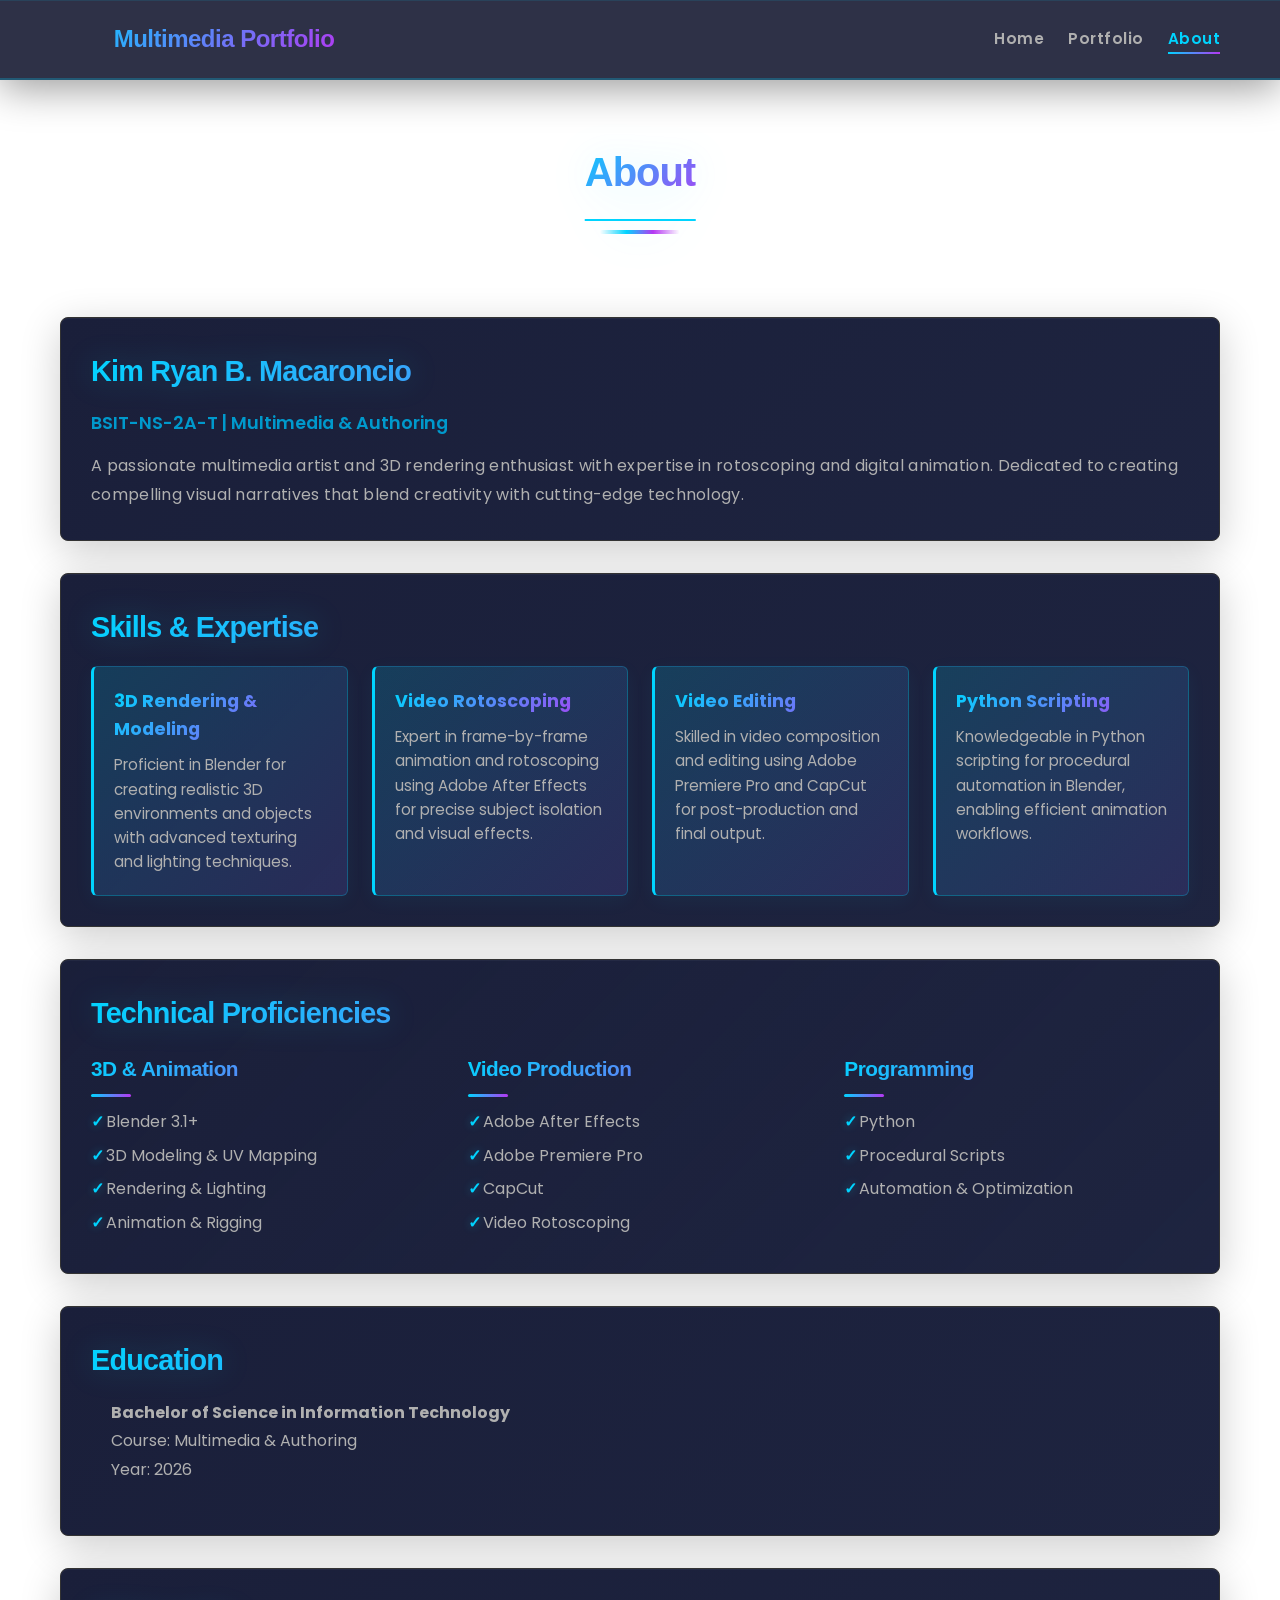
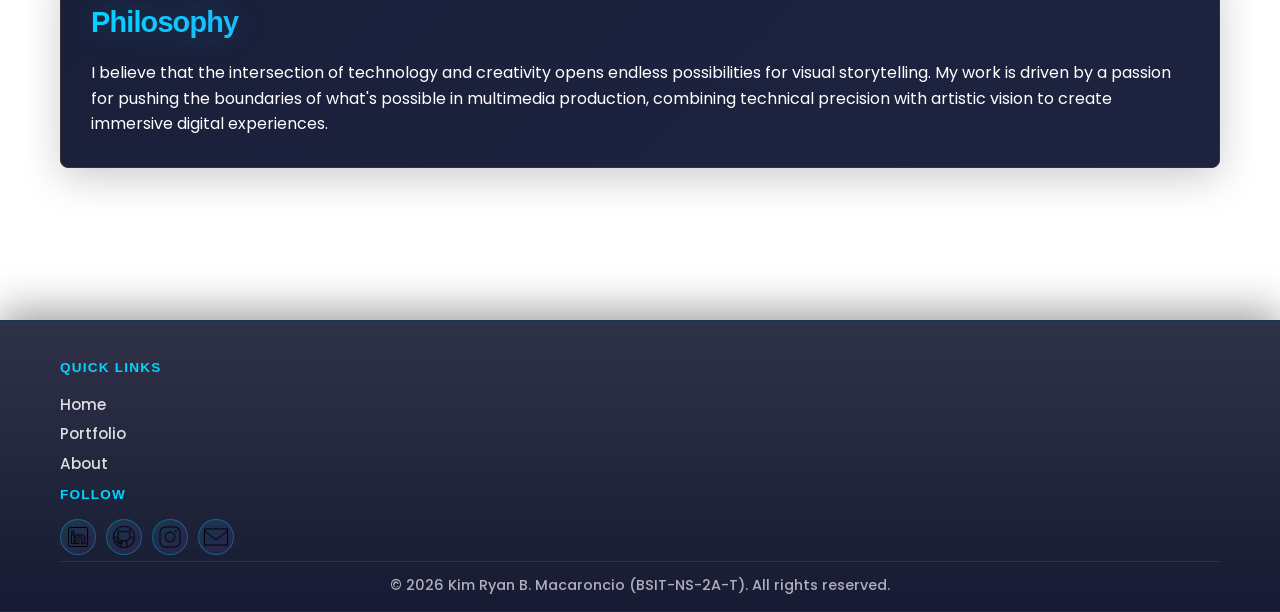
==== commit 1c555c49: "Fresh project upload with compressed video" ====
--- a/about.html
+++ b/about.html
@@ -10,6 +10,11 @@
     <link rel="stylesheet" href="css/styles.css">
 </head>
 <body>
+    <!-- Page Background Video -->
+    <video id="page-bg-video" class="page-bg-video" autoplay muted loop playsinline>
+        <source src="videos/bg12.mp4" type="video/mp4">
+    </video>
+
     <!-- Floating Animated Shapes -->
     <div class="floating-shape shape-1"></div>
     <div class="floating-shape shape-2"></div>
@@ -19,7 +24,7 @@
     <nav class="navbar">
         <div class="container">
             <div class="nav-brand">
-                <span class="logo-icon">📺</span>
+                <span class="logo-icon">[M]</span>
                 <span class="brand-text">Multimedia Portfolio</span>
             </div>
             <ul class="nav-menu">
@@ -122,19 +127,31 @@
         </div>
     </section>
 
-    <!-- Back to Top Button -->
-    <button id="back-to-top" title="Back to top">↑</button>
-
     <!-- Footer -->
-    <footer class="footer">
+    <footer class="footer-fixed">
         <div class="container">
-            <div class="social-links">
-                <a href="https://linkedin.com" class="social-link" title="LinkedIn" target="_blank">in</a>
-                <a href="https://github.com" class="social-link" title="GitHub" target="_blank">⚙</a>
-                <a href="https://instagram.com" class="social-link" title="Instagram" target="_blank">📷</a>
-                <a href="mailto:contact@example.com" class="social-link" title="Email">✉</a>
+            <div class="footer-content">
+                <div class="footer-section">
+                    <h4 class="footer-title">Quick Links</h4>
+                    <ul class="footer-links">
+                        <li><a href="index.html">Home</a></li>
+                        <li><a href="portfolio.html">Portfolio</a></li>
+                        <li><a href="about.html">About</a></li>
+                    </ul>
+                </div>
+                <div class="footer-section">
+                    <h4 class="footer-title">Follow</h4>
+                    <div class="footer-social">
+                        <a href="https://linkedin.com" target="_blank" title="LinkedIn"><img src="icons/icons8-linkedin-50 (1).png" alt="LinkedIn" style="width: 24px; height: 24px;"></a>
+                        <a href="https://github.com" target="_blank" title="GitHub"><img src="icons/icons8-github-50 (1).png" alt="GitHub" style="width: 24px; height: 24px;"></a>
+                        <a href="https://instagram.com" target="_blank" title="Instagram"><img src="icons/icons8-instagram-logo-50.png" alt="Instagram" style="width: 24px; height: 24px;"></a>
+                        <a href="mailto:contact@example.com" title="Email"><img src="icons/icons8-email-50.png" alt="Email" style="width: 24px; height: 24px;"></a>
+                    </div>
+                </div>
             </div>
-            <p>&copy; 2026 Kim Ryan B. Macaroncio (BSIT-NS-2A-T). All rights reserved.</p>
+            <div class="footer-bottom">
+                <p>&copy; 2026 Kim Ryan B. Macaroncio (BSIT-NS-2A-T). All rights reserved.</p>
+            </div>
         </div>
     </footer>
 
--- a/css/styles.css
+++ b/css/styles.css
@@ -28,8 +28,7 @@
 
 body {
     font-family: 'Poppins', sans-serif;
-    background: linear-gradient(135deg, var(--dark-bg) 0%, var(--dark-bg-alt) 100%);
-    background-attachment: fixed;
+    background: transparent;
     color: var(--text-primary);
     line-height: 1.6;
     animation: fadeIn 0.8s ease-out;
@@ -178,6 +177,50 @@
     to {
         opacity: 1;
         transform: translateY(0);
+    }
+}
+
+@keyframes slideInFromLeft {
+    from {
+        opacity: 0;
+        transform: translateX(-50px);
+    }
+    to {
+        opacity: 1;
+        transform: translateX(0);
+    }
+}
+
+@keyframes slideOutToLeft {
+    from {
+        opacity: 1;
+        transform: translateX(0);
+    }
+    to {
+        opacity: 0;
+        transform: translateX(-50px);
+    }
+}
+
+@keyframes slideOutDown {
+    from {
+        opacity: 1;
+        transform: translateY(0);
+    }
+    to {
+        opacity: 0;
+        transform: translateY(30px);
+    }
+}
+
+@keyframes slideInTitleFromLeft {
+    from {
+        opacity: 0;
+        margin-left: calc(50% - 50px);
+    }
+    to {
+        opacity: 1;
+        margin-left: 50%;
     }
 }
 
@@ -296,14 +339,15 @@
    =========================== */
 
 .navbar {
-    background: rgba(10, 14, 39, 0.7);
-    backdrop-filter: blur(15px);
-    border-bottom: 1px solid rgba(0, 212, 255, 0.15);
+    background: rgba(10, 14, 39, 0.85);
+    backdrop-filter: blur(20px);
+    border-bottom: 2px solid rgba(0, 212, 255, 0.25);
     position: sticky;
     top: 0;
     z-index: 1000;
-    box-shadow: 0 5px 30px rgba(0, 0, 0, 0.3);
+    box-shadow: 0 8px 40px rgba(0, 0, 0, 0.4), inset 0 1px 0 rgba(0, 212, 255, 0.1);
     animation: slideInDown 0.6s ease-out;
+    transition: all 0.3s ease;
 }
 
 .navbar .container {
@@ -317,18 +361,20 @@
     display: flex;
     align-items: center;
     gap: 12px;
-    font-size: 1.4rem;
-    font-weight: 700;
+    font-size: 1.5rem;
+    font-weight: 800;
     background: linear-gradient(135deg, var(--primary-color), var(--accent-purple));
     -webkit-background-clip: text;
     -webkit-text-fill-color: transparent;
     background-clip: text;
     cursor: pointer;
-    transition: transform 0.3s ease;
+    transition: all 0.3s ease;
+    letter-spacing: -0.5px;
 }
 
 .nav-brand:hover {
-    transform: scale(1.05);
+    transform: scale(1.08);
+    filter: drop-shadow(0 0 12px rgba(0, 212, 255, 0.4));
 }
 
 .logo-icon {
@@ -378,56 +424,471 @@
 }
 
 /* ===========================
+   Landing Hero Section
+   =========================== */
+
+.landing-hero {
+    padding: 60px 30px;
+    text-align: center;
+    background: transparent;
+    position: relative;
+    overflow: hidden;
+    min-height: 80vh;
+    display: flex;
+    flex-direction: column;
+    justify-content: center;
+    align-items: center;
+}
+
+.landing-glass-card {
+    background: rgba(26, 31, 58, 0.25);
+    backdrop-filter: blur(20px);
+    -webkit-backdrop-filter: blur(20px);
+    border: 1px solid rgba(0, 212, 255, 0.2);
+    border-radius: 24px;
+    padding: 50px 40px;
+    max-width: 700px;
+    width: 100%;
+    box-shadow: 0 20px 60px rgba(0, 0, 0, 0.3), inset 0 1px 1px rgba(255, 255, 255, 0.05);
+    animation: slideInUp 0.8s ease-out;
+}
+
+.landing-content {
+    position: relative;
+    z-index: 2;
+}
+
+.landing-title {
+    font-size: 3.5rem;
+    font-weight: 900;
+    background: linear-gradient(135deg, #ffffff 0%, var(--primary-color) 100%);
+    -webkit-background-clip: text;
+    -webkit-text-fill-color: transparent;
+    background-clip: text;
+    margin-bottom: 20px;
+    letter-spacing: -2px;
+    animation: slideInUp 0.8s ease-out 0.1s backwards;
+    filter: drop-shadow(0 0 30px rgba(0, 212, 255, 0.3));
+}
+
+.landing-subtitle {
+    font-size: 1.6rem;
+    background: linear-gradient(90deg, var(--secondary-color), var(--primary-color));
+    -webkit-background-clip: text;
+    -webkit-text-fill-color: transparent;
+    background-clip: text;
+    margin-bottom: 25px;
+    font-weight: 700;
+    animation: slideInUp 0.8s ease-out 0.2s backwards;
+    letter-spacing: 0.5px;
+}
+
+.landing-description {
+    font-size: 0.95rem;
+    color: #ffffff;
+    max-width: 700px;
+    margin: 0 auto 35px;
+    line-height: 1.8;
+    letter-spacing: 0.3px;
+    animation: slideInUp 0.8s ease-out 0.3s backwards;
+}
+
+.landing-buttons {
+    display: flex;
+    gap: 20px;
+    justify-content: center;
+    flex-wrap: wrap;
+    animation: slideInUp 0.8s ease-out 0.4s backwards;
+}
+
+.landing-btn {
+    display: inline-block;
+    padding: 14px 36px;
+    border-radius: 14px;
+    font-size: 0.95rem;
+    font-weight: 700;
+    text-decoration: none;
+    transition: all 0.4s cubic-bezier(0.4, 0, 0.2, 1);
+    letter-spacing: 0.5px;
+    text-transform: uppercase;
+    border: 2px solid;
+    cursor: pointer;
+    box-shadow: 0 8px 25px rgba(0, 0, 0, 0.2);
+}
+
+.landing-btn-primary {
+    background: linear-gradient(135deg, var(--primary-color), var(--accent-purple));
+    color: var(--dark-bg);
+    border-color: transparent;
+    box-shadow: 0 12px 35px rgba(0, 212, 255, 0.35);
+    font-weight: 800;
+}
+
+.landing-btn-primary:hover {
+    transform: translateY(-5px);
+    box-shadow: 0 20px 50px rgba(0, 212, 255, 0.6), inset 0 0 20px rgba(0, 212, 255, 0.25);
+    letter-spacing: 1px;
+}
+
+.landing-btn-secondary {
+    background: transparent;
+    color: var(--primary-color);
+    border-color: rgba(0, 212, 255, 0.5);
+    font-weight: 800;
+}
+
+.landing-btn-secondary:hover {
+    background: rgba(0, 212, 255, 0.15);
+    border-color: rgba(0, 212, 255, 0.9);
+    box-shadow: 0 10px 35px rgba(0, 212, 255, 0.4);
+    transform: translateY(-5px);
+    letter-spacing: 1px;
+}
+
+/* ===========================
+   Featured Projects Section
+   =========================== */
+
+.featured-projects-section {
+    padding: 100px 50px;
+    position: relative;
+    background: rgba(26, 31, 58, 0.15);
+    backdrop-filter: blur(15px);
+    -webkit-backdrop-filter: blur(15px);
+    border-top: 1px solid rgba(0, 212, 255, 0.1);
+    border-bottom: 1px solid rgba(0, 212, 255, 0.1);
+    margin-bottom: 100px;
+}
+
+.featured-section-title {
+    font-size: 3rem;
+    font-weight: 800;
+    text-align: center;
+    color: #ffffff;
+    margin-bottom: 60px;
+    letter-spacing: -1px;
+    animation: slideInUp 0.8s ease-out;
+}
+
+.featured-cards-grid {
+    display: grid;
+    grid-template-columns: repeat(auto-fit, minmax(350px, 1fr));
+    gap: 30px;
+    max-width: 1200px;
+    margin: 0 auto;
+}
+
+.featured-project-card {
+    background: rgba(26, 31, 58, 0.35);
+    backdrop-filter: blur(15px);
+    -webkit-backdrop-filter: blur(15px);
+    border: 1px solid rgba(0, 212, 255, 0.2);
+    border-radius: 16px;
+    padding: 35px;
+    transition: all 0.4s cubic-bezier(0.4, 0, 0.2, 1);
+    display: flex;
+    flex-direction: column;
+    box-shadow: inset 0 1px 1px rgba(255, 255, 255, 0.05);
+    animation: slideInUp 0.8s ease-out;
+    position: relative;
+}
+
+.featured-project-card:nth-child(1) {
+    animation-delay: 0.1s;
+}
+
+.featured-project-card:nth-child(2) {
+    animation-delay: 0.2s;
+}
+
+.featured-project-card:nth-child(3) {
+    animation-delay: 0.3s;
+}
+
+.featured-project-card:hover {
+    background: rgba(26, 31, 58, 0.5);
+    border-color: rgba(0, 212, 255, 0.4);
+    transform: translateY(-8px);
+    box-shadow: 0 15px 40px rgba(0, 212, 255, 0.25), inset 0 1px 1px rgba(255, 255, 255, 0.08);
+}
+
+.project-card-header {
+    margin-bottom: 20px;
+}
+
+.project-card-title {
+    font-size: 1.5rem;
+    font-weight: 700;
+    color: #ffffff;
+    margin-bottom: 10px;
+    letter-spacing: -0.5px;
+}
+
+.project-card-title a {
+    color: #ffffff;
+    text-decoration: none;
+    transition: color 0.3s ease;
+}
+
+.project-card-title a:hover {
+    color: var(--primary-color);
+}
+
+.project-card-category {
+    display: inline-block;
+    font-size: 0.75rem;
+    font-weight: 700;
+    text-transform: uppercase;
+    color: var(--primary-color);
+    letter-spacing: 1px;
+}
+
+.project-card-description {
+    color: rgba(255, 255, 255, 0.8);
+    font-size: 1rem;
+    line-height: 1.7;
+    margin-bottom: 20px;
+    flex-grow: 1;
+}
+
+.project-card-tags {
+    display: flex;
+    flex-wrap: wrap;
+    gap: 10px;
+    margin-bottom: 25px;
+}
+
+.project-tag {
+    display: inline-block;
+    padding: 6px 14px;
+    background: rgba(0, 212, 255, 0.1);
+    border: 1px solid rgba(0, 212, 255, 0.3);
+    border-radius: 20px;
+    font-size: 0.75rem;
+    font-weight: 600;
+    color: var(--primary-color);
+    text-transform: uppercase;
+    letter-spacing: 0.5px;
+    transition: all 0.3s ease;
+}
+
+.project-tag:hover {
+    background: rgba(0, 212, 255, 0.2);
+    border-color: rgba(0, 212, 255, 0.6);
+}
+
+.project-card-link {
+    display: inline-block;
+    color: var(--primary-color);
+    text-decoration: none;
+    font-weight: 600;
+    font-size: 1rem;
+    transition: all 0.3s ease;
+    letter-spacing: 0.5px;
+}
+
+.project-card-link:hover {
+    color: #ffffff;
+    transform: translateX(5px);
+}
+
+/* ===========================
+   Click Me Badge - Featured Cards
+   =========================== */
+
+.click-me-badge {
+    position: absolute;
+    top: 20px;
+    right: 20px;
+    background: linear-gradient(135deg, var(--primary-color), var(--accent-purple));
+    color: var(--dark-bg);
+    padding: 10px 16px;
+    border-radius: 20px;
+    font-weight: 700;
+    font-size: 0.85rem;
+    text-transform: uppercase;
+    letter-spacing: 1px;
+    box-shadow: 0 8px 20px rgba(0, 212, 255, 0.4);
+    animation: bounce 2s infinite, glow 2s infinite;
+    cursor: pointer;
+    z-index: 10;
+    transition: all 0.3s ease;
+}
+
+@keyframes bounce {
+    0%, 100% {
+        transform: translateY(0);
+    }
+    50% {
+        transform: translateY(-8px);
+    }
+}
+
+@keyframes glow {
+    0%, 100% {
+        box-shadow: 0 8px 20px rgba(0, 212, 255, 0.4);
+    }
+    50% {
+        box-shadow: 0 8px 30px rgba(0, 212, 255, 0.7), 0 0 20px rgba(181, 55, 242, 0.3);
+    }
+}
+
+.featured-project-card:hover .click-me-badge {
+    box-shadow: 0 12px 30px rgba(0, 212, 255, 0.6);
+    transform: scale(1.1);
+}
+
+/* ===========================
+   Footer
+   =========================== */
+
+.footer-fixed {
+    position: relative;
+    background: linear-gradient(180deg, rgba(10, 14, 39, 0.85) 0%, rgba(10, 14, 39, 0.95) 100%);
+    backdrop-filter: blur(20px);
+    -webkit-backdrop-filter: blur(20px);
+    border-top: 2px solid rgba(0, 212, 255, 0.25);
+    box-shadow: 0 -8px 40px rgba(0, 0, 0, 0.4), inset 0 -1px 0 rgba(0, 212, 255, 0.1);
+    padding: 30px 0 15px;
+}
+
+.footer-content {
+    display: grid;
+    grid-template-columns: 1fr 1fr;
+    gap: 40px;
+    padding: 8px 0;
+}
+
+.footer-section {
+    display: flex;
+    flex-direction: column;
+    gap: 8px;
+    transition: all 0.3s ease;
+}
+
+.footer-section:hover {
+    transform: translateX(5px);
+}
+
+.footer-title {
+    font-size: 0.85rem;
+    font-weight: 800;
+    color: var(--primary-color);
+    text-transform: uppercase;
+    letter-spacing: 1.2px;
+    margin-bottom: 5px;
+}
+
+.footer-links {
+    list-style: none;
+    display: flex;
+    gap: 20px;
+}
+
+.footer-links a {
+    color: rgba(255, 255, 255, 0.85);
+    text-decoration: none;
+    transition: all 0.3s ease;
+    font-size: 0.95rem;
+    font-weight: 500;
+}
+
+.footer-links a:hover {
+    color: var(--primary-color);
+    padding-left: 5px;
+}
+
+.footer-social {
+    display: flex;
+    gap: 10px;
+}
+
+.footer-social a {
+    width: 36px;
+    height: 36px;
+    display: flex;
+    align-items: center;
+    justify-content: center;
+    background: linear-gradient(135deg, rgba(0, 212, 255, 0.12), rgba(181, 55, 242, 0.1));
+    border: 1.5px solid rgba(0, 212, 255, 0.3);
+    border-radius: 50%;
+    color: var(--primary-color);
+    text-decoration: none;
+    font-size: 1rem;
+    transition: all 0.3s ease;
+}
+
+.footer-social a:hover {
+    background: linear-gradient(135deg, rgba(0, 212, 255, 0.25), rgba(181, 55, 242, 0.2));
+    border-color: rgba(0, 212, 255, 0.6);
+    box-shadow: 0 0 20px rgba(0, 212, 255, 0.4);
+    transform: translateY(-5px) scale(1.15);
+}
+
+.footer-bottom {
+    text-align: center;
+    padding-top: 12px;
+    border-top: 1px solid rgba(0, 212, 255, 0.15);
+    color: rgba(255, 255, 255, 0.65);
+    font-size: 0.9rem;
+    font-weight: 500;
+}
+
+body {
+    padding-bottom: 0;
+}
+
+/* ===========================
    Hero Section
    =========================== */
 
 .hero {
-    padding: 120px 0;
+    padding: 120px 50px;
     text-align: center;
-    background: linear-gradient(135deg, rgba(10, 14, 39, 0.8) 0%, rgba(26, 31, 58, 0.6) 50%, rgba(10, 14, 39, 0.8) 100%), 
-                url('data:image/svg+xml,<svg xmlns="http://www.w3.org/2000/svg" viewBox="0 0 1200 600"><defs><pattern id="grid" width="40" height="40" patternUnits="userSpaceOnUse"><path d="M 40 0 L 0 0 0 40" fill="none" stroke="rgba(0,212,255,0.03)" stroke-width="1"/></pattern></defs><rect width="1200" height="600" fill="url(%23grid)"/></svg>');
-    border-bottom: 1px solid rgba(0, 212, 255, 0.1);
+    background: transparent;
     position: relative;
     overflow: hidden;
-    animation: slideInUp 0.8s ease-out;
+    min-height: 100vh;
+    display: flex;
+    flex-direction: column;
+    justify-content: center;
+    align-items: center;
+    opacity: 0;
+    transform: translateY(-50px);
+    transition: opacity 0.6s ease-out, transform 0.6s ease-out;
+}
+
+.hero.slide-in {
+    opacity: 1;
+    transform: translateY(0);
+}
+
+.hero.slide-out {
+    opacity: 0;
+    transform: translateY(-50px);
 }
 
 .hero::after {
-    content: '';
-    position: absolute;
-    bottom: -2px;
-    left: 50%;
-    transform: translateX(-50%);
-    width: 80%;
-    height: 1px;
-    background: linear-gradient(90deg, transparent 0%, rgba(0, 212, 255, 0.5) 50%, transparent 100%);
-    animation: dividerReveal 0.8s ease-out 0.4s backwards;
+    display: none;
 }
 
 .hero::before {
-    content: '';
-    position: absolute;
-    top: -50%;
-    right: -10%;
-    width: 500px;
-    height: 500px;
-    background: radial-gradient(circle, rgba(0, 212, 255, 0.1) 0%, transparent 70%);
-    border-radius: 50%;
-    filter: blur(40px);
-    z-index: -1;
+    display: none;
+}
+
+.hero-card {
+    background: transparent;
+    backdrop-filter: none;
+    -webkit-backdrop-filter: none;
+    border: none;
+    border-radius: 20px;
+    padding: 60px 40px;
+    max-width: 700px;
+    margin: 0 auto;
 }
 
 .hero::after {
-    content: '';
-    position: absolute;
-    bottom: -50%;
-    left: -10%;
-    width: 500px;
-    height: 500px;
-    background: radial-gradient(circle, rgba(181, 55, 242, 0.1) 0%, transparent 70%);
-    border-radius: 50%;
-    filter: blur(40px);
-    z-index: -1;
+    display: none;
 }
 
 .hero-title {
@@ -437,8 +898,8 @@
     -webkit-background-clip: text;
     -webkit-text-fill-color: transparent;
     background-clip: text;
-    margin-bottom: 15px;
-    animation: glow 3s ease-in-out infinite, slideInUp 0.8s ease-out;
+    margin-bottom: 30px;
+    animation: slideInUp 0.8s ease-out;
     letter-spacing: -2px;
 }
 
@@ -448,7 +909,7 @@
     -webkit-background-clip: text;
     -webkit-text-fill-color: transparent;
     background-clip: text;
-    margin-bottom: 25px;
+    margin-bottom: 40px;
     font-weight: 600;
 }
 
@@ -466,40 +927,50 @@
    =========================== */
 
 .section-title {
-    font-size: 2.8rem;
+    font-size: 3.2rem;
     text-align: center;
-    font-weight: 700;
-    margin-bottom: 4rem;
+    font-weight: 900;
+    margin-bottom: 5rem;
     display: inline-block;
     margin-left: 50%;
     transform: translateX(-50%);
     position: relative;
     letter-spacing: -1px;
-}
-
-.section-title::before {
+    background: linear-gradient(135deg, var(--primary-color), var(--accent-purple));
+    -webkit-background-clip: text;
+    -webkit-text-fill-color: transparent;
+    background-clip: text;
+    opacity: 0;
+    transition: opacity 0.6s ease-out, transform 0.6s ease-out;
+    filter: drop-shadow(0 0 20px rgba(0, 212, 255, 0.15));
+}
+
+.section-title::after {
     content: '';
     position: absolute;
     bottom: -15px;
     left: 50%;
     transform: translateX(-50%);
-    width: 100px;
+    width: 80px;
     height: 4px;
-    background: linear-gradient(90deg, transparent, var(--primary-color), transparent);
+    background: linear-gradient(90deg, transparent, var(--primary-color), var(--accent-purple), transparent);
     border-radius: 2px;
 }
 
-.section-title {
-    background: linear-gradient(135deg, var(--primary-color), var(--accent-purple));
-    -webkit-background-clip: text;
-    -webkit-text-fill-color: transparent;
-    background-clip: text;
-    animation: slideInUp 0.8s ease-out;
+.section-title.slide-in {
+    opacity: 1;
+    transform: translateX(-50%);
+}
+
+.section-title.slide-out {
+    opacity: 0;
+    transform: translateX(calc(-50% - 50px));
 }
 
 section {
     padding: 80px 0;
     position: relative;
+    background: transparent;
 }
 
 /* ===========================
@@ -507,29 +978,27 @@
    =========================== */
 
 .featured-projects {
-    background: linear-gradient(180deg, var(--dark-bg) 0%, rgba(15, 22, 41, 0.5) 100%);
-    padding: 80px 50px;
+    background: rgba(26, 31, 58, 0.15);
+    backdrop-filter: blur(15px);
+    -webkit-backdrop-filter: blur(15px);
+    padding: 100px 50px;
     position: relative;
     overflow: visible;
-    transition: background 0.5s ease;
+    transition: background 0.5s ease, backdrop-filter 0.5s ease;
     z-index: 1;
     min-height: 700px;
-}
-
-.featured-projects::before {
-    content: '';
-    position: absolute;
-    top: 0;
-    left: 50%;
-    transform: translateX(-50%);
-    width: 80%;
-    height: 1px;
-    background: linear-gradient(90deg, transparent 0%, rgba(0, 212, 255, 0.5) 50%, transparent 100%);
-    animation: dividerReveal 0.8s ease-out 0.6s backwards;
+    border-top: 1px solid rgba(0, 212, 255, 0.1);
+    border-bottom: 1px solid rgba(0, 212, 255, 0.1);
+}
+
+.featured-projects::after {
+    display: none;
 }
 
 .featured-projects.image-active {
-    background: rgba(10, 14, 39, 0.05);
+    background: rgba(26, 31, 58, 0.15);
+    backdrop-filter: blur(15px);
+    -webkit-backdrop-filter: blur(15px);
 }
 
 .projects-container {
@@ -548,7 +1017,7 @@
     display: flex;
     flex-direction: column;
     gap: 2rem;
-    max-width: 350px;
+    max-width: 450px;
 }
 
 .projects-right {
@@ -564,11 +1033,11 @@
 .projects-list {
     display: flex;
     flex-direction: column;
-    gap: 2rem;
+    gap: 2.5rem;
     animation: slideInUp 1s ease-out;
 }
 
-.featured-image {
+.featured-video-container {
     position: absolute;
     top: 0;
     left: 0;
@@ -576,31 +1045,87 @@
     bottom: 0;
     width: 100%;
     height: 100%;
-    background-size: cover;
-    background-position: center;
-    background-repeat: no-repeat;
-    opacity: 0;
-    transition: opacity 0.5s ease;
     overflow: hidden;
     z-index: 1;
     pointer-events: none;
-    display: flex;
-    align-items: center;
-    justify-content: center;
+    opacity: 0;
+    transition: opacity 0.4s cubic-bezier(0.4, 0, 0.2, 1);
     -webkit-mask-image: linear-gradient(90deg, transparent 0%, rgba(0,0,0,1) 15%, rgba(0,0,0,1) 85%, transparent 100%);
     mask-image: linear-gradient(90deg, transparent 0%, rgba(0,0,0,1) 15%, rgba(0,0,0,1) 85%, transparent 100%);
 }
 
-.featured-image.active {
+.featured-video {
+    position: absolute;
+    top: 0;
+    left: 0;
+    right: 0;
+    bottom: 0;
+    width: 100%;
+    height: 100%;
+    object-fit: cover;
+    display: block;
+    z-index: 1;
+}
+
+.featured-video-container.active {
     opacity: 1;
+}
+
+.featured-video-overlay {
+    position: absolute;
+    top: 0;
+    left: 0;
+    right: 0;
+    bottom: 0;
+    width: 100%;
+    height: 100%;
+    background: linear-gradient(180deg, rgba(10, 14, 39, 0.3) 0%, rgba(10, 14, 39, 0.1) 10%, rgba(10, 14, 39, 0) 50%, rgba(10, 14, 39, 0.1) 90%, rgba(10, 14, 39, 0.3) 100%);
+    z-index: 2;
+    pointer-events: none;
+    display: none;
+}
+
+.featured-video-overlay::after {
+    content: '';
+    position: absolute;
+    inset: -30%;
+    background: 
+        radial-gradient(circle at 30% 50%, rgba(181, 55, 242, 0.1) 0%, transparent 50%),
+        radial-gradient(circle at 70% 30%, rgba(0, 212, 255, 0.08) 0%, transparent 50%);
+    z-index: 0;
+    opacity: 1;
+    pointer-events: none;
 }
 
 .featured-image::before {
     content: '';
     position: absolute;
     inset: 0;
-    background: linear-gradient(90deg, rgba(10, 14, 39, 0.8) 0%, rgba(10, 14, 39, 0.4) 50%, rgba(10, 14, 39, 0.2) 100%);
+    background: linear-gradient(180deg, rgba(10, 14, 39, 0.3) 0%, rgba(10, 14, 39, 0.1) 10%, rgba(10, 14, 39, 0) 50%, rgba(10, 14, 39, 0.1) 90%, rgba(10, 14, 39, 0.3) 100%);
     z-index: 3;
+    pointer-events: none;
+    display: none;
+}
+
+.featured-video::before {
+    content: '';
+    position: absolute;
+    inset: 0;
+    background: linear-gradient(180deg, rgba(10, 14, 39, 0.3) 0%, rgba(10, 14, 39, 0.1) 10%, rgba(10, 14, 39, 0) 50%, rgba(10, 14, 39, 0.1) 90%, rgba(10, 14, 39, 0.3) 100%);
+    z-index: 3;
+    pointer-events: none;
+    display: none;
+}
+
+.featured-video::after {
+    content: '';
+    position: absolute;
+    inset: -30%;
+    background: 
+        radial-gradient(circle at 30% 50%, rgba(181, 55, 242, 0.1) 0%, transparent 50%),
+        radial-gradient(circle at 70% 30%, rgba(0, 212, 255, 0.08) 0%, transparent 50%);
+    z-index: 0;
+    opacity: 0;
     pointer-events: none;
 }
 
@@ -622,7 +1147,6 @@
     width: 100%;
     height: 100%;
     opacity: 0;
-    transition: opacity 0.5s ease;
     z-index: 3;
     pointer-events: none;
     display: flex;
@@ -630,7 +1154,7 @@
     justify-content: center;
     padding: 40px;
     transform: translateX(50px);
-    transition: opacity 0.5s ease, transform 0.5s cubic-bezier(0.34, 1.56, 0.64, 1);
+    transition: opacity 0.4s cubic-bezier(0.4, 0, 0.2, 1), transform 0.4s cubic-bezier(0.34, 1.56, 0.64, 1);
 }
 
 .featured-details.active {
@@ -691,8 +1215,33 @@
 
 .portfolio-section {
     padding: 100px 0;
-    background: linear-gradient(180deg, var(--dark-bg) 0%, rgba(15, 22, 41, 0.5) 100%);
+    background: transparent;
     position: relative;
+    overflow: hidden;
+}
+
+.portfolio-bg-image {
+    position: absolute;
+    top: 0;
+    left: 0;
+    width: 100%;
+    height: 100%;
+    background-size: cover;
+    background-position: center;
+    background-repeat: no-repeat;
+    opacity: 0;
+    transition: opacity 0.6s cubic-bezier(0.4, 0, 0.2, 1);
+    z-index: 1;
+    pointer-events: none;
+}
+
+.portfolio-bg-image::before {
+    content: '';
+    position: absolute;
+    inset: 0;
+    background: linear-gradient(135deg, rgba(10, 14, 39, 0.3) 0%, rgba(10, 14, 39, 0.1) 50%, rgba(10, 14, 39, 0.3) 100%);
+    z-index: 2;
+    display: none;
 }
 
 .portfolio-section::before {
@@ -705,6 +1254,12 @@
     height: 1px;
     background: linear-gradient(90deg, transparent 0%, rgba(0, 212, 255, 0.5) 50%, transparent 100%);
     animation: dividerReveal 0.8s ease-out 0.6s backwards;
+    z-index: 10;
+}
+
+.portfolio-section .container {
+    position: relative;
+    z-index: 3;
 }
 
 .portfolio-section .section-title {
@@ -713,23 +1268,38 @@
 }
 
 .portfolio-grid {
+    display: grid;
+    grid-template-columns: repeat(auto-fit, minmax(450px, 1fr));
+    gap: 3rem;
+    max-width: 1300px;
+    margin: 0 auto;
+}
+
+.portfolio-card {
     display: flex;
     flex-direction: column;
-    gap: 3rem;
-    max-width: 1000px;
-    margin: 0 auto;
-}
-
-.portfolio-card {
-    display: grid;
-    grid-template-columns: 1fr 1fr;
-    gap: 2rem;
-    background: rgba(26, 31, 58, 0.5);
-    border: 1px solid rgba(0, 212, 255, 0.1);
-    border-radius: 16px;
+    gap: 0;
+    background: linear-gradient(135deg, rgba(26, 31, 58, 0.6) 0%, rgba(37, 45, 74, 0.4) 100%);
+    backdrop-filter: blur(15px);
+    border: 1.5px solid rgba(0, 212, 255, 0.2);
+    border-radius: 20px;
     overflow: hidden;
-    transition: all 0.4s ease;
-    animation: slideInUp 0.6s ease-out backwards;
+    transition: all 0.4s ease, opacity 0.6s ease-out, border-color 0.3s ease, box-shadow 0.3s ease;
+    opacity: 0;
+    transform: translateY(30px);
+    cursor: pointer;
+    position: relative;
+    box-shadow: 0 10px 40px rgba(0, 0, 0, 0.2), inset 0 1px 1px rgba(255, 255, 255, 0.05);
+}
+
+.portfolio-card.slide-in {
+    opacity: 1;
+    transform: translateY(0);
+}
+
+.portfolio-card.slide-out {
+    opacity: 0;
+    transform: translateY(30px);
 }
 
 .portfolio-card:nth-child(1) {
@@ -741,22 +1311,50 @@
 }
 
 .portfolio-card:hover {
-    background: rgba(26, 31, 58, 0.7);
-    border-color: rgba(0, 212, 255, 0.3);
-    box-shadow: 0 10px 40px rgba(0, 212, 255, 0.1);
-    transform: translateY(-5px);
+    background: linear-gradient(135deg, rgba(26, 31, 58, 0.85) 0%, rgba(37, 45, 74, 0.6) 100%);
+    border-color: rgba(0, 212, 255, 0.5);
+    box-shadow: 0 20px 60px rgba(0, 212, 255, 0.3), inset 0 1px 1px rgba(255, 255, 255, 0.1), 0 0 30px rgba(181, 55, 242, 0.15);
+    transform: translateY(-12px);
+}
+
+.portfolio-card::before {
+    content: '';
+    position: absolute;
+    top: 0;
+    left: -100%;
+    width: 100%;
+    height: 100%;
+    background: linear-gradient(90deg, transparent, rgba(0, 212, 255, 0.2), transparent);
+    transition: left 0.5s ease;
+    z-index: 10;
+    pointer-events: none;
+}
+
+.portfolio-card:hover::before {
+    left: 100%;
 }
 
 .portfolio-image {
     width: 100%;
-    height: 100%;
-    min-height: 400px;
+    height: 150px;
     background-size: cover;
     background-position: center;
-    border-radius: 16px;
+    border-radius: 16px 16px 0 0;
     overflow: hidden;
     transition: transform 0.4s ease;
     position: relative;
+    object-fit: cover;
+    object-position: center;
+}
+
+.portfolio-image::before {
+    content: '';
+    position: absolute;
+    inset: 0;
+    background: linear-gradient(90deg, transparent 0%, transparent 70%, rgba(10, 14, 39, 0.6) 100%);
+    pointer-events: none;
+    z-index: 2;
+    transition: opacity 0.4s ease;
 }
 
 .portfolio-image::after {
@@ -765,6 +1363,12 @@
     inset: 0;
     background: radial-gradient(ellipse at center, transparent 25%, rgba(10, 14, 39, 0.4) 100%);
     pointer-events: none;
+    transition: opacity 0.4s ease;
+}
+
+.portfolio-card:hover .portfolio-image::before,
+.portfolio-card:hover .portfolio-image::after {
+    opacity: 0;
 }
 
 .portfolio-card:hover .portfolio-image {
@@ -772,80 +1376,112 @@
 }
 
 .portfolio-content {
-    padding: 3rem;
+    padding: 1.5rem;
     display: flex;
     flex-direction: column;
     justify-content: center;
-    gap: 1rem;
+    gap: 0.6rem;
 }
 
 .portfolio-title {
-    font-size: 2rem;
-    color: var(--primary-color);
-    font-weight: 700;
+    font-size: 1.6rem;
+    background: linear-gradient(135deg, var(--primary-color), var(--accent-purple));
+    -webkit-background-clip: text;
+    -webkit-text-fill-color: transparent;
+    background-clip: text;
+    font-weight: 800;
     margin-bottom: 0.5rem;
+    letter-spacing: -0.5px;
+}
+
+.portfolio-title:hover {
+    filter: drop-shadow(0 0 15px rgba(0, 212, 255, 0.4));
 }
 
 .portfolio-category {
-    font-size: 0.8rem;
-    color: var(--primary-color);
+    font-size: 0.75rem;
+    color: var(--accent-purple);
     text-transform: uppercase;
-    letter-spacing: 2px;
-    font-weight: 600;
+    letter-spacing: 2.5px;
+    font-weight: 800;
     margin-bottom: 1rem;
+    opacity: 0.9;
 }
 
 .portfolio-description {
     font-size: 0.95rem;
-    color: rgba(255, 255, 255, 0.8);
+    color: rgba(255, 255, 255, 0.85);
     line-height: 1.7;
-    margin-bottom: 1.5rem;
+    margin-bottom: 1.2rem;
 }
 
 .portfolio-tags {
     display: flex;
     flex-wrap: wrap;
-    gap: 0.8rem;
-    margin-bottom: 1.5rem;
+    gap: 0.5rem;
+    margin-bottom: 1rem;
 }
 
 .portfolio-tags .tag {
     display: inline-block;
-    padding: 0.5rem 1rem;
-    border: 1px solid var(--primary-color);
-    border-radius: 20px;
-    font-size: 0.75rem;
-    color: var(--primary-color);
-    background: rgba(0, 212, 255, 0.1);
+    padding: 0.6rem 1.2rem;
+    border: 1.5px solid rgba(0, 212, 255, 0.35);
+    border-radius: 24px;
+    font-size: 0.8rem;
+    color: var(--primary-color);
+    background: linear-gradient(135deg, rgba(0, 212, 255, 0.12), rgba(181, 55, 242, 0.08));
     transition: all 0.3s ease;
+    font-weight: 700;
+    text-transform: uppercase;
+    letter-spacing: 0.8px;
 }
 
 .portfolio-tags .tag:hover {
-    background: rgba(0, 212, 255, 0.2);
-    box-shadow: 0 0 10px rgba(0, 212, 255, 0.2);
+    background: linear-gradient(135deg, rgba(0, 212, 255, 0.25), rgba(181, 55, 242, 0.2));
+    box-shadow: 0 0 25px rgba(0, 212, 255, 0.5), inset 0 0 15px rgba(0, 212, 255, 0.1);
+    transform: scale(1.15) translateY(-3px);
+    border-color: rgba(0, 212, 255, 0.8);
 }
 
 .project-card {
-    background: rgba(26, 31, 58, 0.6);
-    backdrop-filter: blur(10px);
+    background: rgba(26, 31, 58, 0.35);
+    backdrop-filter: blur(15px);
+    -webkit-backdrop-filter: blur(15px);
     border-radius: 16px;
     overflow: hidden;
-    border: 1px solid rgba(0, 212, 255, 0.15);
-    transition: border-color 0.4s ease, box-shadow 0.4s ease, transform 0.4s ease;
-    padding: 25px;
+    border: 1px solid rgba(0, 212, 255, 0.2);
+    transition: transform 0.4s ease, opacity 0.6s ease-out, border-color 0.3s ease, box-shadow 0.3s ease, background 0.3s ease;
+    padding: 35px;
     display: flex;
     flex-direction: column;
     aspect-ratio: auto;
-    min-height: 180px;
+    min-height: 280px;
     cursor: pointer;
     position: relative;
-    animation: slideInUp 0.6s ease-out backwards;
+    opacity: 0;
+    transform: translateX(-50px);
+    box-shadow: inset 0 1px 1px rgba(255, 255, 255, 0.05);
+}
+
+.project-card.slide-in {
+    opacity: 1;
+    transform: translateX(0);
+}
+
+.project-card.slide-out {
+    opacity: 0;
+    transform: translateX(-50px);
 }
 
 .project-card:hover {
+    transform: translateX(0) translateY(-8px);
     border-color: rgba(0, 212, 255, 0.5);
-    box-shadow: 0 0 20px rgba(0, 212, 255, 0.3), inset 0 0 10px rgba(0, 212, 255, 0.1);
-    transform: translateY(-5px);
+    background: rgba(26, 31, 58, 0.5);
+    box-shadow: 0 15px 40px rgba(0, 212, 255, 0.25), inset 0 1px 1px rgba(255, 255, 255, 0.08);
+}
+
+.project-card:hover::before {
+    left: 100%;
 }
 
 .project-card:nth-child(1) {
@@ -857,10 +1493,10 @@
 }
 
 .featured-projects.image-active .project-card {
-    background: rgba(26, 31, 58, 0.7);
+    background: rgba(26, 31, 58, 0.4);
     backdrop-filter: blur(10px);
-    border-color: rgba(0, 212, 255, 0.5);
-    transition: background 0.5s ease, border-color 0.5s ease, backdrop-filter 0.5s ease;
+    border-color: rgba(0, 212, 255, 0.15);
+    transition: transform 0.4s ease;
 }
 
 .featured-projects .project-card .project-category,
@@ -1009,22 +1645,24 @@
 
 .tag {
     display: inline-block;
-    background: linear-gradient(135deg, rgba(0, 212, 255, 0.15), rgba(181, 55, 242, 0.15));
-    color: var(--primary-color);
-    padding: 8px 14px;
-    border-radius: 25px;
-    font-size: 0.8rem;
-    border: 1px solid rgba(0, 212, 255, 0.25);
-    font-weight: 600;
-    transition: all 0.3s ease;
+    background: linear-gradient(135deg, rgba(0, 212, 255, 0.15), rgba(181, 55, 242, 0.12));
+    color: var(--primary-color);
+    padding: 10px 18px;
+    border-radius: 28px;
+    font-size: 0.85rem;
+    border: 1.5px solid rgba(0, 212, 255, 0.3);
+    font-weight: 700;
+    transition: all 0.3s cubic-bezier(0.34, 1.56, 0.64, 1);
     cursor: pointer;
+    letter-spacing: 0.8px;
+    text-transform: uppercase;
 }
 
 .tag:hover {
-    background: linear-gradient(135deg, rgba(0, 212, 255, 0.4), rgba(181, 55, 242, 0.3));
+    background: linear-gradient(135deg, rgba(0, 212, 255, 0.3), rgba(181, 55, 242, 0.25));
     border-color: rgba(0, 212, 255, 0.8);
-    box-shadow: 0 0 25px rgba(0, 212, 255, 0.5), inset 0 0 10px rgba(0, 212, 255, 0.15);
-    transform: scale(1.08) translateY(-3px);
+    box-shadow: 0 0 30px rgba(0, 212, 255, 0.55), inset 0 0 15px rgba(0, 212, 255, 0.15);
+    transform: scale(1.15) translateY(-5px);
     color: #fff;
 }
 
@@ -1087,26 +1725,31 @@
 .btn-primary {
     background: linear-gradient(135deg, var(--primary-color), var(--secondary-color));
     color: var(--dark-bg);
-    box-shadow: 0 5px 20px rgba(0, 212, 255, 0.3);
+    box-shadow: 0 8px 25px rgba(0, 212, 255, 0.35);
+    transition: all 0.3s ease;
+    font-weight: 800;
 }
 
 .btn-primary:hover {
     animation: buttonGlow 1.5s ease-in-out infinite;
-    transform: translateY(-3px);
-    box-shadow: 0 15px 40px rgba(0, 212, 255, 0.4);
+    transform: translateY(-5px) scale(1.08);
+    box-shadow: 0 18px 50px rgba(0, 212, 255, 0.6), 0 0 25px rgba(0, 212, 255, 0.5);
+    letter-spacing: 1px;
 }
 
 .btn-secondary {
-    background: linear-gradient(135deg, rgba(0, 212, 255, 0.15), rgba(181, 55, 242, 0.15));
-    color: var(--primary-color);
-    border: 1px solid rgba(0, 212, 255, 0.3);
+    background: linear-gradient(135deg, rgba(0, 212, 255, 0.18), rgba(181, 55, 242, 0.18));
+    color: var(--primary-color);
+    border: 1.5px solid rgba(0, 212, 255, 0.4);
+    font-weight: 800;
 }
 
 .btn-secondary:hover {
-    background: linear-gradient(135deg, rgba(0, 212, 255, 0.25), rgba(181, 55, 242, 0.25));
-    border-color: rgba(0, 212, 255, 0.6);
-    box-shadow: 0 10px 30px rgba(0, 212, 255, 0.2);
-    transform: translateY(-3px);
+    background: linear-gradient(135deg, rgba(0, 212, 255, 0.3), rgba(181, 55, 242, 0.3));
+    border-color: rgba(0, 212, 255, 0.7);
+    box-shadow: 0 12px 35px rgba(0, 212, 255, 0.25);
+    transform: translateY(-5px);
+    letter-spacing: 1px;
 }
 
 /* ===========================
@@ -1302,6 +1945,557 @@
 }
 
 /* ===========================
+   Rotoscope Gallery
+   =========================== */
+
+.roto-gallery {
+    display: grid;
+    grid-template-columns: repeat(auto-fit, minmax(350px, 1fr));
+    gap: 2rem;
+    margin: 0 auto;
+    animation: slideInUp 0.8s ease-out;
+}
+
+.roto-card {
+    display: flex;
+    flex-direction: column;
+    background: rgba(26, 31, 58, 0.5);
+    backdrop-filter: blur(10px);
+    border: 1px solid rgba(0, 212, 255, 0.15);
+    border-radius: 16px;
+    overflow: hidden;
+    transition: all 0.4s ease, opacity 0.6s ease-out, border-color 0.3s ease, box-shadow 0.3s ease;
+    cursor: pointer;
+    position: relative;
+    opacity: 0;
+    transform: translateY(30px);
+    animation: none;
+}
+
+.roto-card.slide-in {
+    animation: slideInUp 0.6s ease-out forwards;
+}
+
+.roto-card.slide-out {
+    animation: slideOutDown 0.6s ease-out forwards;
+}
+
+.roto-card:nth-child(1) { animation-delay: 0.1s; }
+.roto-card:nth-child(2) { animation-delay: 0.2s; }
+.roto-card:nth-child(3) { animation-delay: 0.3s; }
+.roto-card:nth-child(4) { animation-delay: 0.4s; }
+.roto-card:nth-child(5) { animation-delay: 0.5s; }
+.roto-card:nth-child(6) { animation-delay: 0.6s; }
+
+.roto-card:hover {
+    background: rgba(26, 31, 58, 0.7);
+    border-color: rgba(0, 212, 255, 0.4);
+    box-shadow: 0 15px 40px rgba(0, 212, 255, 0.2), inset 0 0 20px rgba(0, 212, 255, 0.05), 
+                0 0 30px rgba(181, 55, 242, 0.1);
+    transform: translateY(-8px);
+}
+
+.roto-card::before {
+    content: '';
+    position: absolute;
+    top: 0;
+    left: -100%;
+    width: 100%;
+    height: 100%;
+    background: linear-gradient(90deg, transparent, rgba(0, 212, 255, 0.2), transparent);
+    transition: left 0.6s ease;
+    z-index: 10;
+    pointer-events: none;
+}
+
+.roto-card:hover::before {
+    left: 100%;
+}
+
+.roto-video-container {
+    width: 100%;
+    height: 280px;
+    background: linear-gradient(135deg, #1a1f3a 0%, #0f1729 100%);
+    overflow: hidden;
+    position: relative;
+    border-bottom: 1px solid rgba(0, 212, 255, 0.1);
+    transition: all 0.4s ease;
+}
+
+.roto-video-container video {
+    width: 100%;
+    height: 100%;
+    object-fit: cover;
+    display: block;
+    transition: transform 0.4s ease;
+}
+
+.roto-card:hover .roto-video-container video {
+    transform: scale(1.05);
+}
+
+.roto-card-overlay {
+    position: absolute;
+    inset: 0;
+    background: linear-gradient(180deg, 
+        rgba(10, 14, 39, 0) 0%, 
+        rgba(10, 14, 39, 0.3) 50%, 
+        rgba(10, 14, 39, 0.6) 100%);
+    pointer-events: none;
+    z-index: 1;
+}
+
+.roto-card-content {
+    padding: 2rem;
+    display: flex;
+    flex-direction: column;
+    gap: 1rem;
+    flex-grow: 1;
+}
+
+.roto-card-title {
+    font-size: 1.3rem;
+    font-weight: 700;
+    background: linear-gradient(135deg, var(--primary-color), var(--accent-purple));
+    -webkit-background-clip: text;
+    -webkit-text-fill-color: transparent;
+    background-clip: text;
+    margin: 0;
+    letter-spacing: -0.5px;
+}
+
+.roto-card-description {
+    font-size: 0.9rem;
+    color: rgba(255, 255, 255, 0.75);
+    line-height: 1.6;
+    margin: 0;
+    flex-grow: 1;
+}
+
+.roto-card-tags {
+    display: flex;
+    flex-wrap: wrap;
+    gap: 0.6rem;
+    margin-top: 0.5rem;
+}
+
+.roto-tag {
+    display: inline-block;
+    padding: 0.4rem 0.9rem;
+    font-size: 0.75rem;
+    color: var(--primary-color);
+    background: rgba(0, 212, 255, 0.1);
+    border: 1px solid rgba(0, 212, 255, 0.3);
+    border-radius: 20px;
+    font-weight: 600;
+    text-transform: uppercase;
+    letter-spacing: 0.5px;
+    transition: all 0.3s ease;
+}
+
+.roto-tag:hover {
+    background: rgba(0, 212, 255, 0.25);
+    border-color: rgba(0, 212, 255, 0.6);
+    box-shadow: 0 0 15px rgba(0, 212, 255, 0.3);
+    transform: scale(1.1);
+}
+
+/* ===========================
+   Celestial Grid & Cards
+   =========================== */
+
+.celestial-grid {
+    display: grid;
+    grid-template-columns: repeat(2, 1fr);
+    gap: 3rem;
+    margin: 40px 0;
+    animation: slideInUp 0.8s ease-out 0.3s backwards;
+}
+
+.celestial-card {
+    background: linear-gradient(135deg, rgba(26, 31, 58, 0.6), rgba(37, 45, 74, 0.4));
+    backdrop-filter: blur(10px);
+    border: 1px solid rgba(0, 212, 255, 0.15);
+    border-radius: 12px;
+    padding: 25px;
+    transition: all 0.4s cubic-bezier(0.4, 0, 0.2, 1);
+    overflow: hidden;
+    position: relative;
+    display: flex;
+    flex-direction: column;
+    opacity: 0;
+    transform: translateY(30px);
+    animation: none;
+}
+
+.celestial-card.slide-in {
+    animation: slideInUp 0.6s ease-out forwards;
+}
+
+.celestial-card.slide-out {
+    animation: slideOutDown 0.6s ease-out forwards;
+}
+
+.celestial-card:nth-child(1) {
+    animation-delay: 0.2s;
+}
+
+.celestial-card:nth-child(2) {
+    animation-delay: 0.4s;
+}
+
+.celestial-card:nth-child(3) {
+    animation-delay: 0.6s;
+}
+
+.celestial-card:nth-child(4) {
+    animation-delay: 0.8s;
+}
+
+.celestial-card:nth-child(5) {
+    animation-delay: 1s;
+}
+
+.celestial-card:nth-child(6) {
+    animation-delay: 1.2s;
+}
+
+.celestial-card:nth-child(7) {
+    animation-delay: 1.4s;
+}
+
+.celestial-card:nth-child(8) {
+    animation-delay: 1.6s;
+}
+
+.celestial-card:nth-child(9) {
+    animation-delay: 1.8s;
+}
+
+.celestial-card:nth-child(10) {
+    animation-delay: 2s;
+}
+
+.celestial-card-featured {
+    grid-column: span 2;
+    background: linear-gradient(135deg, rgba(0, 212, 255, 0.08), rgba(181, 55, 242, 0.08));
+    border: 2px solid rgba(0, 212, 255, 0.25);
+}
+
+.celestial-card-featured:hover {
+    border-color: rgba(0, 212, 255, 0.6);
+    box-shadow: 0 12px 48px rgba(0, 212, 255, 0.25), inset 0 1px 0 rgba(0, 212, 255, 0.3);
+    background: linear-gradient(135deg, rgba(0, 212, 255, 0.15), rgba(181, 55, 242, 0.15));
+}
+
+.celestial-card::before {
+    content: '';
+    position: absolute;
+    top: 0;
+    left: -100%;
+    width: 100%;
+    height: 100%;
+    background: linear-gradient(90deg, transparent, rgba(0, 212, 255, 0.2), transparent);
+    transition: left 0.5s ease;
+    z-index: 10;
+    pointer-events: none;
+    border-radius: 12px;
+}
+
+.celestial-card:hover {
+    border-color: rgba(0, 212, 255, 0.4);
+    box-shadow: 0 10px 40px rgba(0, 212, 255, 0.2), inset 0 0 20px rgba(0, 212, 255, 0.05);
+    transform: translateY(-8px) perspective(1000px) rotateX(2deg) rotateY(-1deg);
+    background: linear-gradient(135deg, rgba(26, 31, 58, 0.7), rgba(37, 45, 74, 0.5));
+}
+
+.celestial-card:hover::before {
+    left: 100%;
+}
+
+/* Orbit Badge */
+.orbit-badge {
+    position: absolute;
+    top: -1px;
+    left: 50%;
+    transform: translateX(-50%);
+    background: linear-gradient(135deg, rgba(0, 212, 255, 0.9), rgba(181, 55, 242, 0.7));
+    color: white;
+    padding: 6px 14px;
+    border-radius: 0 0 8px 8px;
+    font-size: 0.85rem;
+    font-weight: 700;
+    backdrop-filter: blur(10px);
+    border: 1px solid rgba(0, 212, 255, 0.3);
+    border-top: none;
+    z-index: 15;
+    animation: orbitPulse 3s ease-in-out infinite;
+}
+
+@keyframes orbitPulse {
+    0%, 100% {
+        box-shadow: 0 0 10px rgba(0, 212, 255, 0.3);
+        transform: translateX(-50%) scale(1);
+    }
+    50% {
+        box-shadow: 0 0 20px rgba(0, 212, 255, 0.6), 0 0 30px rgba(181, 55, 242, 0.3);
+        transform: translateX(-50%) scale(1.05);
+    }
+}
+
+/* Planet-specific left border colors */
+.planet-sun {
+    border-left: 4px solid #FDB813;
+}
+
+.planet-mercury {
+    border-left: 4px solid #8C7853;
+}
+
+.planet-venus {
+    border-left: 4px solid #FFC649;
+}
+
+.planet-earth {
+    border-left: 4px solid #4A90E2;
+}
+
+.planet-moon {
+    border-left: 4px solid #C0C0C0;
+}
+
+.planet-mars {
+    border-left: 4px solid #E27B58;
+}
+
+.planet-jupiter {
+    border-left: 4px solid #C88B3A;
+}
+
+.planet-saturn {
+    border-left: 4px solid #F5D547;
+}
+
+.planet-uranus {
+    border-left: 4px solid #4FD0E7;
+}
+
+.planet-neptune {
+    border-left: 4px solid #4166F5;
+}
+
+.planet-pluto {
+    border-left: 4px solid #9D9D9D;
+}
+
+.celestial-header {
+    margin-bottom: 15px;
+    position: relative;
+    z-index: 2;
+    transition: all 0.3s ease;
+}
+
+.celestial-card:hover .celestial-header {
+    transform: translateX(5px);
+}
+
+.celestial-header h4 {
+    font-size: 1.4rem;
+    font-weight: 700;
+    background: linear-gradient(135deg, var(--primary-color), var(--accent-purple));
+    -webkit-background-clip: text;
+    -webkit-text-fill-color: transparent;
+    background-clip: text;
+    margin: 0;
+    letter-spacing: -0.5px;
+    transition: all 0.3s ease;
+}
+
+.celestial-card:hover .celestial-header h4 {
+    filter: drop-shadow(0 0 8px rgba(0, 212, 255, 0.4));
+}
+
+.celestial-video-container {
+    width: 100%;
+    position: relative;
+    margin-bottom: 15px;
+    border-radius: 8px;
+    overflow: hidden;
+    border: 1px solid rgba(0, 212, 255, 0.1);
+    z-index: 2;
+    aspect-ratio: 16/9;
+    background: var(--dark-bg-alt);
+    display: flex;
+    align-items: center;
+    justify-content: center;
+    transition: all 0.4s ease;
+}
+
+.celestial-card:hover .celestial-video-container {
+    border-color: rgba(0, 212, 255, 0.3);
+    box-shadow: 0 0 20px rgba(0, 212, 255, 0.15);
+}
+
+.portrait-video {
+    width: 100%;
+    height: 100%;
+    object-fit: contain;
+    border-radius: 8px;
+    display: block;
+    transition: transform 0.4s ease;
+}
+
+.celestial-card:hover .portrait-video {
+    transform: scale(1.02);
+}
+
+.portrait-video-sun {
+    transform: scale(1);
+}
+
+.portrait-video-mercury {
+    transform: scale(1.5);
+}
+
+.portrait-video-venus {
+    transform: scale(1.2);
+}
+
+.portrait-video-earth {
+    transform: scale(1.35);
+}
+
+.portrait-video-moon {
+    transform: scale(1.5);
+}
+
+.celestial-youtube-link {
+    margin: 12px 0;
+    text-align: center;
+    padding-bottom: 8px;
+    border-bottom: 1px solid rgba(0, 212, 255, 0.1);
+    transition: all 0.3s ease;
+}
+
+.celestial-youtube-link a {
+    display: inline-block;
+    padding: 8px 12px;
+    border-radius: 4px;
+    background: rgba(0, 212, 255, 0.1);
+    transition: all 0.3s ease;
+}
+
+.celestial-youtube-link a:hover {
+    background: rgba(0, 212, 255, 0.2);
+    text-decoration: none;
+    box-shadow: 0 0 12px rgba(0, 212, 255, 0.3);
+    transform: translateY(-2px);
+}
+
+.celestial-info {
+    color: var(--text-secondary);
+    font-size: 0.95rem;
+    line-height: 1.6;
+    flex-grow: 1;
+    position: relative;
+    z-index: 2;
+    transition: all 0.3s ease;
+}
+
+.celestial-card:hover .celestial-info {
+    color: var(--text-primary);
+}
+
+.celestial-info p {
+    margin: 8px 0;
+    display: flex;
+    justify-content: space-between;
+    align-items: center;
+}
+
+.celestial-info strong {
+    color: var(--primary-color);
+    font-weight: 600;
+}
+
+.calculator-section {
+    position: relative;
+    z-index: 1;
+    opacity: 0;
+    transform: translateY(30px);
+    animation: none;
+    backdrop-filter: blur(10px);
+    transition: all 0.4s cubic-bezier(0.4, 0, 0.2, 1);
+    overflow: hidden;
+}
+
+.calculator-section.slide-in {
+    animation: slideInUp 0.6s ease-out forwards;
+}
+
+.calculator-section.slide-out {
+    animation: slideOutDown 0.6s ease-out forwards;
+}
+
+.calculator-section::before {
+    content: '';
+    position: absolute;
+    top: 0;
+    left: -100%;
+    width: 100%;
+    height: 100%;
+    background: linear-gradient(90deg, transparent, rgba(0, 212, 255, 0.15), transparent);
+    transition: left 0.5s ease;
+    z-index: 10;
+    pointer-events: none;
+    border-radius: 16px;
+}
+
+.calculator-section:hover::before {
+    left: 100%;
+}
+
+.calculator-section:hover {
+    border-color: rgba(0, 212, 255, 0.4);
+    box-shadow: 0 8px 32px rgba(0, 212, 255, 0.1);
+}
+
+#calculation-results {
+    background: rgba(26, 31, 58, 0.8);
+    border: 1px solid rgba(0, 212, 255, 0.2);
+    border-radius: 8px;
+    padding: 20px;
+    animation: slideInUp 0.4s ease-out;
+    backdrop-filter: blur(10px);
+}
+
+#results-content {
+    display: grid;
+    grid-template-columns: repeat(auto-fit, minmax(250px, 1fr));
+    gap: 15px;
+}
+
+#results-content > div {
+    padding: 15px;
+    background: rgba(0, 212, 255, 0.05);
+    border-left: 3px solid var(--primary-color);
+    border-radius: 4px;
+    transition: all 0.3s ease;
+}
+
+#results-content > div:hover {
+    background: rgba(0, 212, 255, 0.1);
+    transform: translateX(5px);
+    box-shadow: 0 4px 12px rgba(0, 212, 255, 0.15);
+}
+
+#results-content > div strong {
+    color: var(--primary-color);
+    display: block;
+    margin-bottom: 5px;
+}
+
+/* ===========================
    About Section
    =========================== */
 
@@ -1315,17 +2509,17 @@
 }
 
 .about-card {
-    background: rgba(26, 31, 58, 0.6);
-    backdrop-filter: blur(10px);
-    padding: 35px;
-    border-radius: 16px;
-    margin-bottom: 2.5rem;
-    border: 1px solid rgba(0, 212, 255, 0.15);
+    background: linear-gradient(135deg, rgba(26, 31, 58, 0.65) 0%, rgba(37, 45, 74, 0.35) 100%);
+    backdrop-filter: blur(15px);
+    padding: 40px;
+    border-radius: 20px;
+    margin-bottom: 3rem;
+    border: 1.5px solid rgba(0, 212, 255, 0.2);
     transition: all 0.4s cubic-bezier(0.23, 1, 0.320, 1);
     position: relative;
     overflow: hidden;
     animation: slideInUp 0.8s ease-out;
-    background: linear-gradient(135deg, rgba(26, 31, 58, 0.5) 0%, rgba(37, 45, 74, 0.3) 100%);
+    box-shadow: 0 10px 40px rgba(0, 0, 0, 0.2), inset 0 1px 1px rgba(255, 255, 255, 0.05);
 }
 
 .about-card::before {
@@ -1347,21 +2541,22 @@
 }
 
 .about-card:hover {
-    transform: translateY(-10px);
-    border-color: rgba(0, 212, 255, 0.3);
-    box-shadow: 0 15px 45px rgba(0, 212, 255, 0.15);
-    background: rgba(26, 31, 58, 0.8);
+    transform: translateY(-12px);
+    border-color: rgba(0, 212, 255, 0.45);
+    box-shadow: 0 20px 60px rgba(0, 212, 255, 0.2), inset 0 1px 1px rgba(255, 255, 255, 0.1);
+    background: linear-gradient(135deg, rgba(26, 31, 58, 0.9) 0%, rgba(37, 45, 74, 0.7) 100%);
 }
 
 .about-card h2 {
-    font-size: 2rem;
-    font-weight: 700;
-    margin-bottom: 15px;
-    letter-spacing: -0.5px;
+    font-size: 2.2rem;
+    font-weight: 800;
+    margin-bottom: 18px;
+    letter-spacing: -0.8px;
     background: linear-gradient(135deg, var(--primary-color), var(--accent-purple));
     -webkit-background-clip: text;
     -webkit-text-fill-color: transparent;
     background-clip: text;
+    filter: drop-shadow(0 0 15px rgba(0, 212, 255, 0.2));
 }
 
 .about-subtitle {
@@ -1380,25 +2575,27 @@
 
 .skills-grid {
     display: grid;
-    grid-template-columns: repeat(auto-fit, minmax(280px, 1fr));
-    gap: 2rem;
-    margin-top: 1.5rem;
+    grid-template-columns: repeat(auto-fit, minmax(300px, 1fr));
+    gap: 2.5rem;
+    margin-top: 2rem;
 }
 
 .skill-item {
-    background: linear-gradient(135deg, rgba(0, 212, 255, 0.1), rgba(181, 55, 242, 0.08));
-    padding: 25px;
-    border-radius: 12px;
-    border: 1px solid rgba(0, 212, 255, 0.2);
-    border-left: 4px solid var(--primary-color);
+    background: linear-gradient(135deg, rgba(0, 212, 255, 0.12), rgba(181, 55, 242, 0.1));
+    padding: 30px;
+    border-radius: 14px;
+    border: 1.5px solid rgba(0, 212, 255, 0.25);
+    border-left: 5px solid var(--primary-color);
     transition: all 0.3s ease;
+    box-shadow: 0 5px 20px rgba(0, 212, 255, 0.05);
 }
 
 .skill-item:hover {
-    transform: translateY(-8px);
-    border-color: rgba(0, 212, 255, 0.4);
-    box-shadow: 0 10px 30px rgba(0, 212, 255, 0.15);
-    background: linear-gradient(135deg, rgba(0, 212, 255, 0.15), rgba(181, 55, 242, 0.12));
+    transform: translateY(-12px);
+    border-color: rgba(0, 212, 255, 0.5);
+    box-shadow: 0 15px 45px rgba(0, 212, 255, 0.2);
+    background: linear-gradient(135deg, rgba(0, 212, 255, 0.2), rgba(181, 55, 242, 0.15));
+    border-left: 5px solid var(--accent-purple);
 }
 
 .skill-item h3 {
@@ -1419,20 +2616,33 @@
 
 .tech-list {
     display: grid;
-    grid-template-columns: repeat(auto-fit, minmax(220px, 1fr));
-    gap: 2.5rem;
-    margin-top: 1.5rem;
+    grid-template-columns: repeat(auto-fit, minmax(240px, 1fr));
+    gap: 3rem;
+    margin-top: 2rem;
 }
 
 .tech-category h3 {
-    font-size: 1.2rem;
-    margin-bottom: 15px;
-    font-weight: 700;
+    font-size: 1.3rem;
+    margin-bottom: 18px;
+    font-weight: 800;
     background: linear-gradient(135deg, var(--primary-color), var(--accent-purple));
     -webkit-background-clip: text;
     -webkit-text-fill-color: transparent;
     background-clip: text;
     letter-spacing: -0.5px;
+    position: relative;
+    padding-bottom: 12px;
+}
+
+.tech-category h3::after {
+    content: '';
+    position: absolute;
+    bottom: 0;
+    left: 0;
+    width: 40px;
+    height: 3px;
+    background: linear-gradient(90deg, var(--primary-color), var(--accent-purple));
+    border-radius: 2px;
 }
 
 .tech-category ul {
@@ -1441,15 +2651,17 @@
 
 .tech-category li {
     color: var(--text-secondary);
-    margin-bottom: 10px;
-    padding-left: 20px;
+    margin-bottom: 14px;
+    padding-left: 28px;
     position: relative;
     transition: all 0.3s ease;
+    font-size: 1rem;
 }
 
 .tech-category li:hover {
     color: var(--primary-color);
-    padding-left: 30px;
+    padding-left: 38px;
+    transform: translateX(0);
 }
 
 .tech-category li::before {
@@ -1492,16 +2704,23 @@
    =========================== */
 
 .footer {
-    background: linear-gradient(180deg, transparent 0%, rgba(10, 14, 39, 0.8) 100%);
-    border-top: 1px solid rgba(0, 212, 255, 0.1);
+    background: #0a0e27;
     padding: 50px 0;
     text-align: center;
     color: var(--text-secondary);
-    transition: all 0.4s ease;
-}
-
-.footer:hover {
-    border-top-color: rgba(0, 212, 255, 0.2);
+    transition: opacity 0.6s ease-out, transform 0.6s ease-out;
+    opacity: 0;
+    transform: translateY(50px);
+}
+
+.footer.slide-in {
+    opacity: 1;
+    transform: translateY(0);
+}
+
+.footer.slide-out {
+    opacity: 0;
+    transform: translateY(50px);
 }
 
 .footer p {
@@ -1630,52 +2849,258 @@
    Responsive Design
    =========================== */
 
+/* ===========================
+   Page Background Video
+   =========================== */
+
+.page-bg-video {
+    position: fixed;
+    top: 0;
+    left: 0;
+    width: 100%;
+    height: 100%;
+    object-fit: cover;
+    z-index: -1;
+    opacity: 0.8;
+}
+
+@media (max-width: 1024px) {
+    .portfolio-grid {
+        grid-template-columns: repeat(auto-fit, minmax(350px, 1fr));
+        gap: 2rem;
+    }
+    
+    .portfolio-card {
+        padding: 0;
+    }
+    
+    .skills-grid {
+        grid-template-columns: repeat(auto-fit, minmax(250px, 1fr));
+    }
+}
+
 @media (max-width: 768px) {
-    .hero {
-        padding: 80px 0;
-    }
-
-    .hero-title {
-        font-size: 2.8rem;
-    }
-
-    .hero-subtitle {
-        font-size: 1.5rem;
-    }
-
+    .landing-hero {
+        padding: 60px 20px;
+        min-height: 100vh;
+    }
+
+    .landing-glass-card {
+        padding: 50px 30px;
+    }
+
+    .landing-title {
+        font-size: 2.5rem;
+        margin-bottom: 15px;
+    }
+    
+    .landing-subtitle {
+        font-size: 1.3rem;
+        margin-bottom: 20px;
+    }
+
+    .landing-description {
+        font-size: 0.95rem;
+        margin-bottom: 25px;
+    }
+    
+    .landing-buttons {
+        gap: 12px;
+        flex-direction: column;
+        align-items: stretch;
+    }
+    
+    .landing-btn {
+        width: 100%;
+        text-align: center;
+        padding: 12px 24px;
+    }
+
+    .navbar .container {
+        flex-direction: column;
+        gap: 12px;
+        padding: 1rem 15px;
+    }
+    
+    .nav-menu {
+        gap: 1.5rem;
+        font-size: 0.9rem;
+    }
+    
+    .portfolio-grid {
+        grid-template-columns: 1fr;
+        gap: 2rem;
+    }
+    
+    .portfolio-image {
+        height: 200px;
+    }
+    
+    .skills-grid {
+        grid-template-columns: 1fr;
+    }
+    
+    .tech-list {
+        grid-template-columns: 1fr;
+    }
+    
+    .about-card {
+        padding: 25px;
+        margin-bottom: 2rem;
+    }
+    
+    .about-card h2 {
+        font-size: 1.7rem;
+    }
+    
     .section-title {
         font-size: 2rem;
-    }
-
+        transform: translateX(-50%);
+    }
+    
+    .footer-content {
+        grid-template-columns: 1fr;
+        gap: 20px;
+    }
+}
+
+@media (max-width: 480px) {
+    .landing-title {
+        font-size: 2rem;
+    }
+    
+    .landing-subtitle {
+        font-size: 1.1rem;
+    }
+    
     .portfolio-card {
+        border-radius: 12px;
+    }
+    
+    .portfolio-image {
+        height: 180px;
+        border-radius: 12px 12px 0 0;
+    }
+    
+    .portfolio-content {
+        padding: 1.5rem;
+    }
+    
+    .portfolio-title {
+        font-size: 1.2rem;
+    }
+    
+    .skill-item {
+        padding: 20px;
+    }
+    
+    .nav-menu {
+        gap: 1rem;
+        font-size: 0.85rem;
+    }
+}
+
+    .landing-title {
+        font-size: 2.5rem;
+        margin-bottom: 15px;
+    }
+
+    .landing-subtitle {
+        font-size: 1.3rem;
+        margin-bottom: 20px;
+    }
+
+    .landing-description {
+        font-size: 1rem;
+        margin-bottom: 30px;
+    }
+
+    .landing-buttons {
+        flex-direction: column;
+        gap: 15px;
+    }
+
+    .landing-btn {
+        width: 100%;
+    }
+
+    .hero {
+        padding: 60px 20px;
+        min-height: 100vh;
+    }
+
+    .hero-title {
+        font-size: 2.5rem;
+        margin-bottom: 10px;
+    }
+
+    .hero-subtitle {
+        font-size: 1.3rem;
+        margin-bottom: 15px;
+    }
+
+    .hero-description {
+        font-size: 0.95rem;
+    }
+
+    .featured-projects-section {
+        padding: 60px 20px;
+        margin-bottom: 200px;
+    }
+
+    .featured-section-title {
+        font-size: 2rem;
+        margin-bottom: 30px;
+    }
+
+    .featured-cards-grid {
         grid-template-columns: 1fr;
-        gap: 1.5rem;
-    }
-
-    .portfolio-image {
-        min-height: 300px;
-    }
-
-    .portfolio-content {
-        padding: 2rem;
-    }
-
-    .portfolio-title {
-        font-size: 1.5rem;
-    }
-
-    .projects-grid {
+        gap: 20px;
+    }
+
+    .featured-project-card {
+        padding: 25px;
+    }
+
+    .project-card-title {
+        font-size: 1.2rem;
+    }
+
+    .click-me-badge {
+        font-size: 0.75rem;
+        padding: 8px 12px;
+        top: 15px;
+        right: 15px;
+    }
+
+    .footer-fixed {
+        position: static;
+        border-top: 1px solid rgba(0, 212, 255, 0.15);
+        margin-top: 60px;
+    }
+
+    .footer-content {
         grid-template-columns: 1fr;
-    }
-
-    .projects-container {
-        grid-template-columns: 1fr 1.2fr;
-        gap: 2rem;
-        padding: 40px 20px;
-    }
-
-    .featured-image {
-        min-height: 400px;
+        gap: 8px;
+        padding: 6px 0;
+    }
+
+    .footer-links {
+        flex-direction: column;
+        gap: 4px;
+    }
+
+    body {
+        padding-bottom: 0;
+    }
+
+    .section-title {
+        font-size: 2rem;
+        margin-bottom: 2.5rem;
+    }
+
+    .navbar .container {
+        padding: 1rem 20px;
     }
 
     .nav-menu {
@@ -1683,62 +3108,327 @@
         font-size: 0.85rem;
     }
 
+    .featured-projects {
+        padding: 60px 20px;
+    }
+
+    .projects-container {
+        grid-template-columns: 1fr;
+        gap: 2rem;
+        padding: 0;
+    }
+
+    .projects-left {
+        max-width: 100%;
+    }
+
+    .featured-image {
+        min-height: 300px;
+    }
+
+    .featured-details {
+        padding: 20px;
+    }
+
+    .details-title {
+        font-size: 1.5rem;
+    }
+
+    .project-card {
+        padding: 20px;
+        min-height: 150px;
+    }
+
+    .portfolio-section {
+        padding: 60px 20px;
+    }
+
+    .portfolio-grid {
+        gap: 2rem;
+    }
+
+    .portfolio-card {
+        gap: 1.5rem;
+    }
+
+    .portfolio-image {
+        height: 350px;
+    }
+
+    .portfolio-content {
+        padding: 1.5rem;
+    }
+
+    .portfolio-title {
+        font-size: 1.3rem;
+    }
+
+    .btn {
+        padding: 10px 20px;
+        font-size: 0.9rem;
+    }
+
+    .tag {
+        font-size: 0.75rem;
+        padding: 6px 12px;
+    }
+
+    .project-detail {
+        padding: 40px 20px;
+    }
+
     .project-detail-title {
-        font-size: 2.2rem;
-    }
-
-    .about-card {
-        padding: 25px;
-    }
-
-    .skills-grid,
-    .tech-list {
-        grid-template-columns: 1fr;
+        font-size: 2rem;
+    }
+
+    .tech-tags {
+        gap: 0.5rem;
+    }
+
+    .video-placeholder {
+        min-height: 250px;
+    }
+
+    .footer {
+        padding: 40px 20px;
     }
 
     section {
-        padding: 60px 0;
+        padding: 50px 0;
     }
 }
 
 @media (max-width: 480px) {
     .hero {
-        padding: 60px 0;
+        padding: 40px 15px;
+        min-height: 100vh;
     }
 
     .hero-title {
-        font-size: 2rem;
+        font-size: 1.8rem;
+        letter-spacing: 0;
     }
 
     .hero-subtitle {
-        font-size: 1.2rem;
-    }
-
-    .nav-menu {
-        flex-direction: column;
-        gap: 0.8rem;
+        font-size: 1rem;
+        margin-bottom: 12px;
+    }
+
+    .hero-description {
+        font-size: 0.9rem;
+        line-height: 1.6;
     }
 
     .navbar .container {
         flex-direction: column;
+        gap: 0.5rem;
+        padding: 0.8rem 15px;
+    }
+
+    .nav-brand {
+        font-size: 1.1rem;
+        gap: 8px;
+    }
+
+    .logo-icon {
+        font-size: 1.4rem;
+    }
+
+    .nav-menu {
+        flex-direction: row;
         gap: 1rem;
+        font-size: 0.75rem;
+        justify-content: center;
+        width: 100%;
     }
 
     .section-title {
-        font-size: 1.8rem;
-        margin-bottom: 2rem;
-    }
-
-    .project-card h3 {
-        padding: 15px 15px 0;
-    }
-
-    .project-tags {
-        padding: 0 15px 15px;
-    }
-
-    .about-card {
-        padding: 20px;
+        font-size: 1.5rem;
+        margin-bottom: 1.5rem;
+        letter-spacing: 0;
+    }
+
+    .featured-projects {
+        padding: 40px 15px;
+        min-height: auto;
+    }
+
+    .projects-container {
+        grid-template-columns: 1fr;
+        gap: 1.5rem;
+        padding: 0;
+    }
+
+    .projects-left {
+        max-width: 100%;
+        gap: 1.5rem;
+    }
+
+    .featured-image {
+        min-height: 200px;
+        display: none;
+    }
+
+    .featured-details {
+        display: none;
+    }
+
+    .projects-right {
+        display: none;
+    }
+
+    .project-card {
+        padding: 15px;
+        min-height: auto;
+        margin-bottom: 1rem;
+    }
+
+    .project-title {
+        font-size: 1.1rem;
+    }
+
+    .project-title a {
+        font-size: 1.1rem;
+    }
+
+    .project-category {
+        font-size: 0.6rem;
+    }
+
+    .btn {
+        padding: 8px 16px;
+        font-size: 0.8rem;
+        min-width: auto;
+    }
+
+    .tag {
+        font-size: 0.7rem;
+        padding: 5px 10px;
+        margin-right: 4px;
+        margin-bottom: 4px;
+    }
+
+    .portfolio-section {
+        padding: 40px 15px;
+    }
+
+    .portfolio-grid {
+        gap: 1.5rem;
+    }
+
+    .portfolio-card {
+        gap: 1rem;
+        padding: 0;
+        background: transparent;
+        border: none;
+    }
+
+    .portfolio-card:hover {
+        box-shadow: none;
+        transform: none;
+    }
+
+    .portfolio-image {
+        height: 280px;
+        border-radius: 8px;
+    }
+
+    .portfolio-content {
+        padding: 1rem 0;
+    }
+
+    .portfolio-title {
+        font-size: 1.2rem;
+    }
+
+    .portfolio-category {
+        font-size: 0.7rem;
+    }
+
+    .portfolio-description {
+        font-size: 0.9rem;
+    }
+
+    .project-detail {
+        padding: 25px 15px;
+    }
+
+    .project-detail-title {
+        font-size: 1.5rem;
+        margin-bottom: 15px;
+    }
+
+    .project-detail-description {
+        font-size: 0.9rem;
+    }
+
+    .video-placeholder {
+        min-height: 200px;
+    }
+
+    .back-to-top {
+        width: 40px;
+        height: 40px;
+        font-size: 1.2rem;
+        bottom: 15px;
+        right: 15px;
+    }
+
+    .footer {
+        padding: 30px 15px;
+    }
+
+    .social-links {
+        gap: 1rem;
+    }
+
+    .social-link {
+        font-size: 1rem;
+        width: 40px;
+        height: 40px;
+    }
+
+    .footer p {
+        font-size: 0.8rem;
+        text-align: center;
+    }
+
+    section {
+        padding: 40px 0;
+    }
+
+    .click-me-badge {
+        font-size: 0.65rem;
+        padding: 6px 10px;
+        top: 10px;
+        right: 10px;
+    }
+}
+
+/* Extra Small Phones (360px and below) */
+@media (max-width: 360px) {
+    .hero-title {
+        font-size: 1.5rem;
+    }
+
+    .section-title {
+        font-size: 1.3rem;
+    }
+
+    .project-title a {
+        font-size: 1rem;
+    }
+
+    .portfolio-title {
+        font-size: 1rem;
+    }
+
+    .nav-brand {
+        font-size: 1rem;
+    }
+
+    .nav-menu {
+        gap: 0.8rem;
     }
 }
 
@@ -1749,8 +3439,9 @@
 .hero {
     padding: 100px 0;
     text-align: center;
-    background: linear-gradient(135deg, #0a0e27 0%, #1a1f3a 50%, #0a0e27 100%);
-    border-bottom: 1px solid rgba(0, 212, 255, 0.1);
+    background: #0a0e27;
+    position: relative;
+    overflow: hidden;
 }
 
 .hero-title {
@@ -2114,8 +3805,7 @@
    =========================== */
 
 .footer {
-    background-color: rgba(10, 14, 39, 0.8);
-    border-top: 1px solid rgba(0, 212, 255, 0.1);
+    background: #0a0e27;
     padding: 40px 0;
     text-align: center;
     color: var(--text-secondary);
@@ -2188,3 +3878,116 @@
         font-size: 1.5rem;
     }
 }
+
+/* ===========================
+   Featured Project Modal
+   =========================== */
+
+.featured-modal {
+    display: none;
+    position: fixed;
+    top: 0;
+    left: 0;
+    width: 100%;
+    height: 100%;
+    background: rgba(0, 0, 0, 0.8);
+    backdrop-filter: blur(5px);
+    z-index: 1000;
+    justify-content: center;
+    align-items: center;
+    opacity: 0;
+    transition: opacity 0.3s ease;
+}
+
+.featured-modal.active {
+    display: flex;
+    opacity: 1;
+}
+
+.featured-modal-content {
+    position: relative;
+    background: rgba(26, 31, 58, 0.4);
+    backdrop-filter: blur(20px);
+    border: 1px solid rgba(0, 212, 255, 0.2);
+    border-radius: 24px;
+    padding: 40px;
+    max-width: 800px;
+    width: 90%;
+    max-height: 90vh;
+    overflow: auto;
+    box-shadow: 0 20px 60px rgba(0, 0, 0, 0.5), inset 0 1px 1px rgba(255, 255, 255, 0.05);
+    animation: modalSlideIn 0.4s ease-out;
+}
+
+@keyframes modalSlideIn {
+    from {
+        transform: scale(0.9) translateY(-20px);
+        opacity: 0;
+    }
+    to {
+        transform: scale(1) translateY(0);
+        opacity: 1;
+    }
+}
+
+.featured-modal-close {
+    position: absolute;
+    top: 20px;
+    right: 20px;
+    background: rgba(0, 212, 255, 0.2);
+    border: 1px solid rgba(0, 212, 255, 0.3);
+    color: var(--primary-color);
+    font-size: 32px;
+    width: 50px;
+    height: 50px;
+    border-radius: 50%;
+    cursor: pointer;
+    display: flex;
+    align-items: center;
+    justify-content: center;
+    transition: all 0.3s ease;
+    line-height: 1;
+}
+
+.featured-modal-close:hover {
+    background: rgba(0, 212, 255, 0.4);
+    box-shadow: 0 0 20px rgba(0, 212, 255, 0.3);
+}
+
+.featured-modal-video-container {
+    width: 100%;
+    margin-bottom: 20px;
+    border-radius: 16px;
+    overflow: hidden;
+    background: #000;
+}
+
+.featured-modal-video-container video {
+    width: 100%;
+    height: auto;
+    display: block;
+}
+
+.featured-modal-title {
+    font-size: 2rem;
+    color: var(--primary-color);
+    font-weight: 700;
+    text-align: center;
+    margin-top: 20px;
+}
+
+@media (max-width: 768px) {
+    .featured-modal-content {
+        padding: 30px 20px;
+    }
+
+    .featured-modal-close {
+        width: 40px;
+        height: 40px;
+        font-size: 24px;
+    }
+
+    .featured-modal-title {
+        font-size: 1.5rem;
+    }
+}
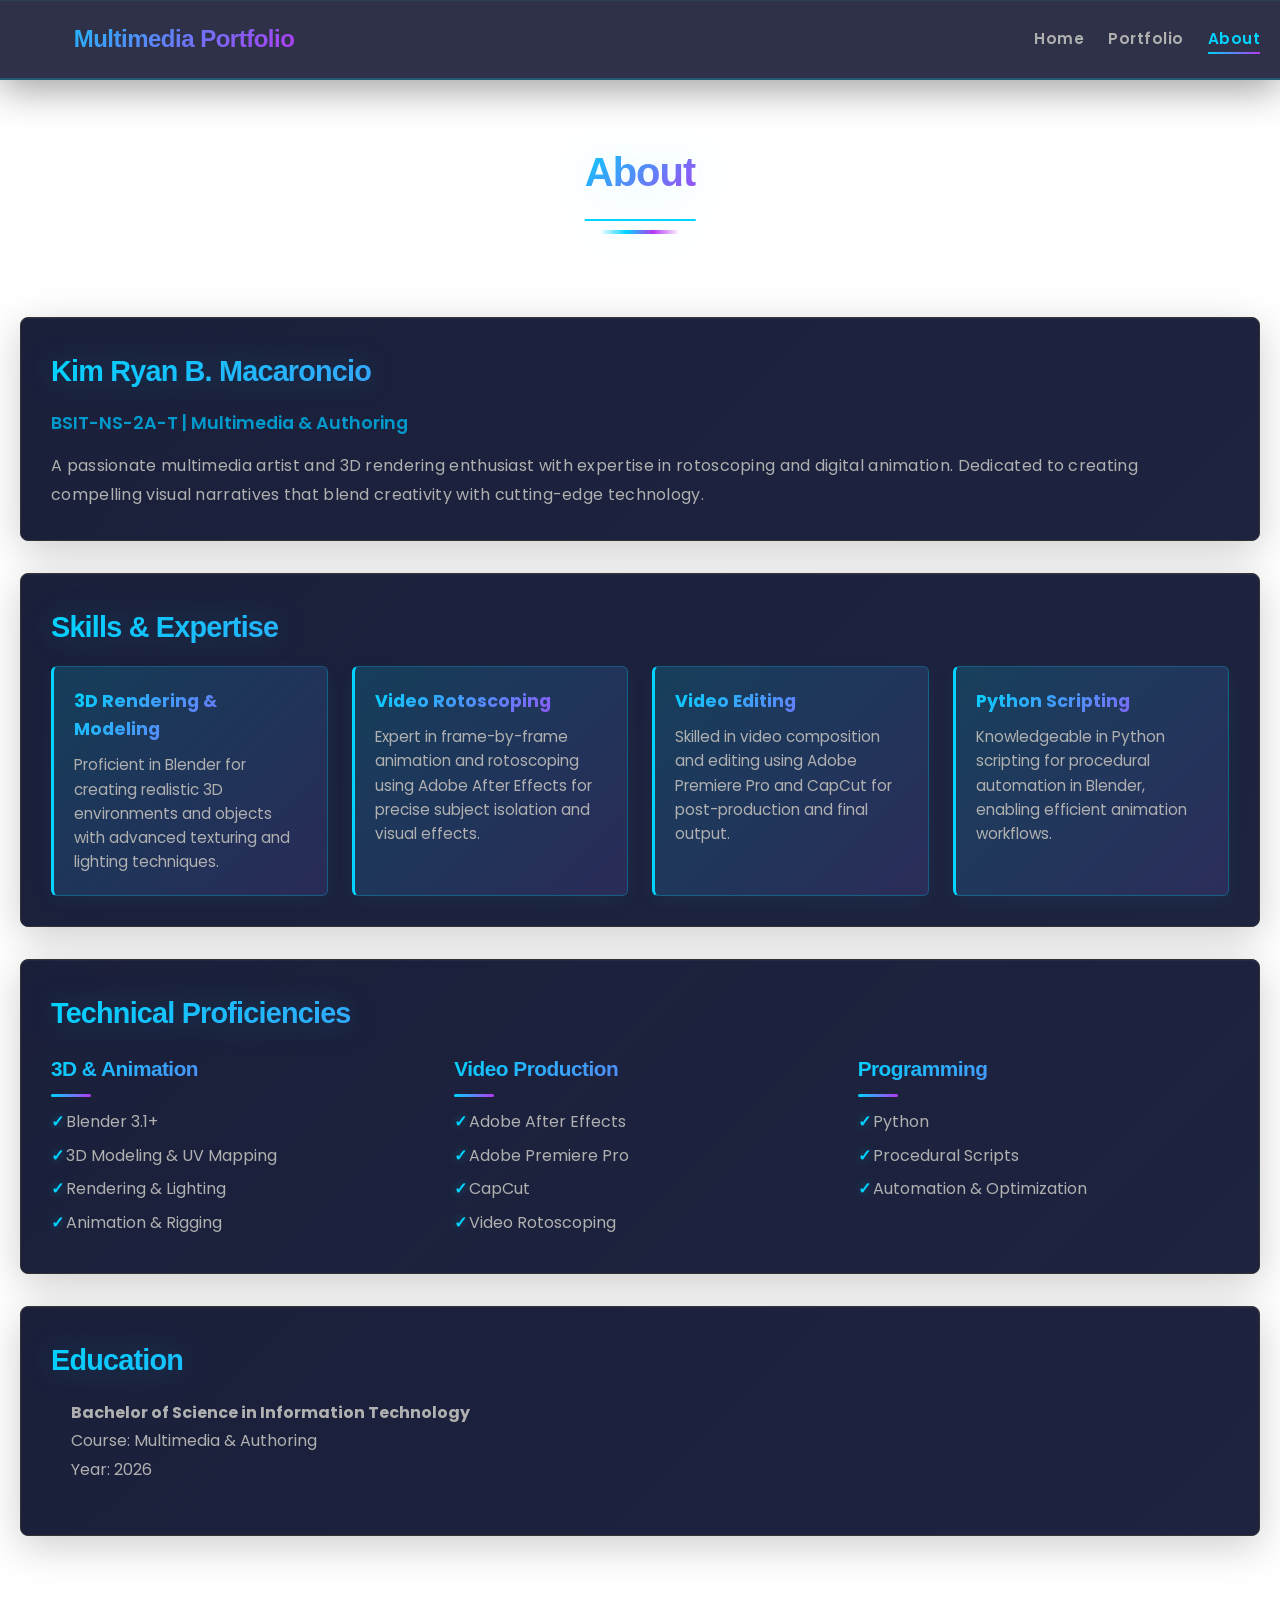
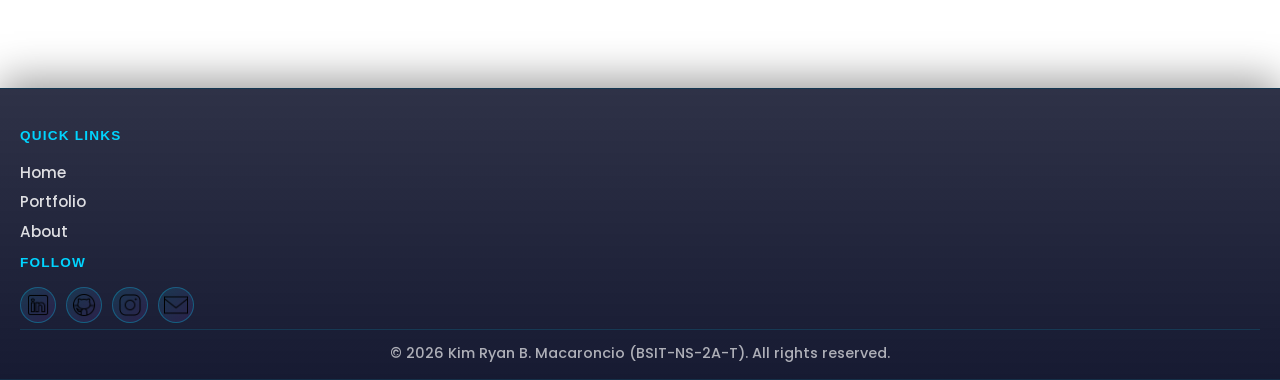
==== commit a14da45b: "new" ====
--- a/about.html
+++ b/about.html
@@ -115,14 +115,7 @@
                     </ul>
                 </div>
 
-                <div class="about-card">
-                    <h2>Philosophy</h2>
-                    <p>
-                        I believe that the intersection of technology and creativity opens endless possibilities for visual storytelling. 
-                        My work is driven by a passion for pushing the boundaries of what's possible in multimedia production, 
-                        combining technical precision with artistic vision to create immersive digital experiences.
-                    </p>
-                </div>
+                <!-- Philosophy section removed -->
             </div>
         </div>
     </section>
--- a/css/styles.css
+++ b/css/styles.css
@@ -276,7 +276,7 @@
 }
 
 .container {
-    max-width: 1200px;
+    max-width: 1500px;
     margin: 0 auto;
     padding: 0 20px;
 }
@@ -2106,10 +2106,25 @@
 
 .celestial-grid {
     display: grid;
-    grid-template-columns: repeat(2, 1fr);
-    gap: 3rem;
+    grid-template-columns: repeat(3, minmax(360px, 1fr));
+    gap: 2rem;
     margin: 40px 0;
     animation: slideInUp 0.8s ease-out 0.3s backwards;
+}
+
+/* Responsive adjustments for celestial grid */
+@media (max-width: 1400px) {
+    .celestial-grid {
+        grid-template-columns: repeat(2, minmax(320px, 1fr));
+        gap: 1.75rem;
+    }
+}
+
+@media (max-width: 900px) {
+    .celestial-grid {
+        grid-template-columns: 1fr;
+        gap: 1.25rem;
+    }
 }
 
 .celestial-card {
@@ -2318,17 +2333,18 @@
 .celestial-video-container {
     width: 100%;
     position: relative;
-    margin-bottom: 15px;
-    border-radius: 8px;
+    margin-bottom: 18px;
+    border-radius: 10px;
     overflow: hidden;
-    border: 1px solid rgba(0, 212, 255, 0.1);
+    border: 1px solid rgba(0, 212, 255, 0.12);
     z-index: 2;
-    aspect-ratio: 16/9;
+    aspect-ratio: 4/3;
+    min-height: 220px;
     background: var(--dark-bg-alt);
     display: flex;
     align-items: center;
     justify-content: center;
-    transition: all 0.4s ease;
+    transition: all 0.35s ease;
 }
 
 .celestial-card:hover .celestial-video-container {
@@ -2339,14 +2355,22 @@
 .portrait-video {
     width: 100%;
     height: 100%;
-    object-fit: contain;
+    object-fit: cover;
     border-radius: 8px;
     display: block;
-    transition: transform 0.4s ease;
+    transition: transform 0.35s ease, filter 0.35s ease;
 }
 
 .celestial-card:hover .portrait-video {
-    transform: scale(1.02);
+    transform: scale(1.04);
+    filter: brightness(1.05) saturate(1.05);
+}
+
+/* Larger video containers on wide screens */
+@media (min-width: 1400px) {
+    .celestial-video-container {
+        min-height: 300px;
+    }
 }
 
 .portrait-video-sun {
@@ -2758,6 +2782,144 @@
 
 .breadcrumb span {
     color: var(--text-secondary);
+}
+
+/* ===========================
+   Script Panel (Python code embed)
+   =========================== */
+.script-panel {
+    margin: 40px 0 60px;
+}
+.script-title {
+    text-align: center;
+    font-size: 1.6rem;
+    font-weight: 800;
+    margin-bottom: 14px;
+    background: linear-gradient(135deg, var(--primary-color), var(--accent-purple));
+    -webkit-background-clip: text;
+    -webkit-text-fill-color: transparent;
+}
+.script-card {
+    background: linear-gradient(180deg, rgba(10,14,39,0.6), rgba(10,14,39,0.5));
+    border: 1px solid rgba(0,212,255,0.12);
+    padding: 20px;
+    border-radius: 10px;
+}
+.script-intro h4 {
+    color: #ff4fc1;
+    font-size: 0.95rem;
+    margin-bottom: 6px;
+    font-weight: 800;
+}
+.script-intro p {
+    color: var(--text-secondary);
+    font-size: 0.95rem;
+    margin-bottom: 14px;
+}
+.script-box {
+    background: #0b1220;
+    border: 1px solid rgba(255,255,255,0.03);
+    border-radius: 8px;
+    padding: 12px;
+    color: #dbeafe;
+}
+.script-box pre {
+    margin: 0;
+    max-height: 320px;
+    overflow: auto;
+    padding-right: 12px;
+    font-family: Menlo, Monaco, 'Courier New', monospace;
+    font-size: 0.8rem;
+    line-height: 1.25rem;
+    color: #d1e8ff;
+}
+.code-toolbar {
+    display: flex;
+    gap: 12px;
+    margin-top: 12px;
+}
+.btn-code {
+    background: linear-gradient(135deg, var(--primary-color), var(--accent-purple));
+    color: #061028;
+    border: none;
+    padding: 10px 14px;
+    border-radius: 8px;
+    font-weight: 700;
+    cursor: pointer;
+}
+.btn-code.btn-outline {
+    background: transparent;
+    color: var(--primary-color);
+    border: 1px solid rgba(0,212,255,0.18);
+}
+.btn-code:hover {
+    transform: translateY(-3px);
+    box-shadow: 0 8px 20px rgba(0,212,255,0.12);
+}
+
+/* Planetary resources styles */
+.planetary-resources {
+    margin: 40px 0 80px;
+}
+.resources-container {
+    display: flex;
+    gap: 30px;
+    flex-direction: column; /* stack the resource columns vertically */
+    align-items: stretch;
+}
+.resources-column {
+    width: 100%;
+}
+.resources-column h3 {
+    font-size: 1.2rem;
+    margin-bottom: 8px;
+    color: var(--primary-color);
+}
+.resources-sub {
+    color: var(--text-secondary);
+    margin-bottom: 12px;
+}
+.resource-main-link {
+    display: inline-block;
+    margin-bottom: 14px;
+    color: var(--primary-color);
+    text-decoration: none;
+    font-weight: 700;
+}
+.resource-grid {
+    display: grid;
+    grid-template-columns: 1fr; /* single full-width folder card */
+    gap: 12px;
+}
+.resource-card {
+    background: rgba(11,18,32,0.75);
+    padding: 18px 20px;
+    border-radius: 10px;
+    display: flex;
+    justify-content: space-between;
+    align-items: center;
+    border: 1px solid rgba(0,212,255,0.09);
+}
+.resource-card strong {
+    color: #dbeafe;
+}
+.resource-btn {
+    background: linear-gradient(135deg, var(--primary-color), var(--accent-purple));
+    border: none;
+    color: #061028;
+    padding: 8px 12px;
+    border-radius: 8px;
+    text-decoration: none;
+    font-weight: 800;
+}
+
+@media (max-width: 1000px) {
+    .resources-container { flex-direction: column; }
+    .resource-grid { grid-template-columns: 1fr; }
+}
+
+@media (max-width: 600px) {
+    .resource-card { padding: 14px; }
 }
 
 /* ===========================
